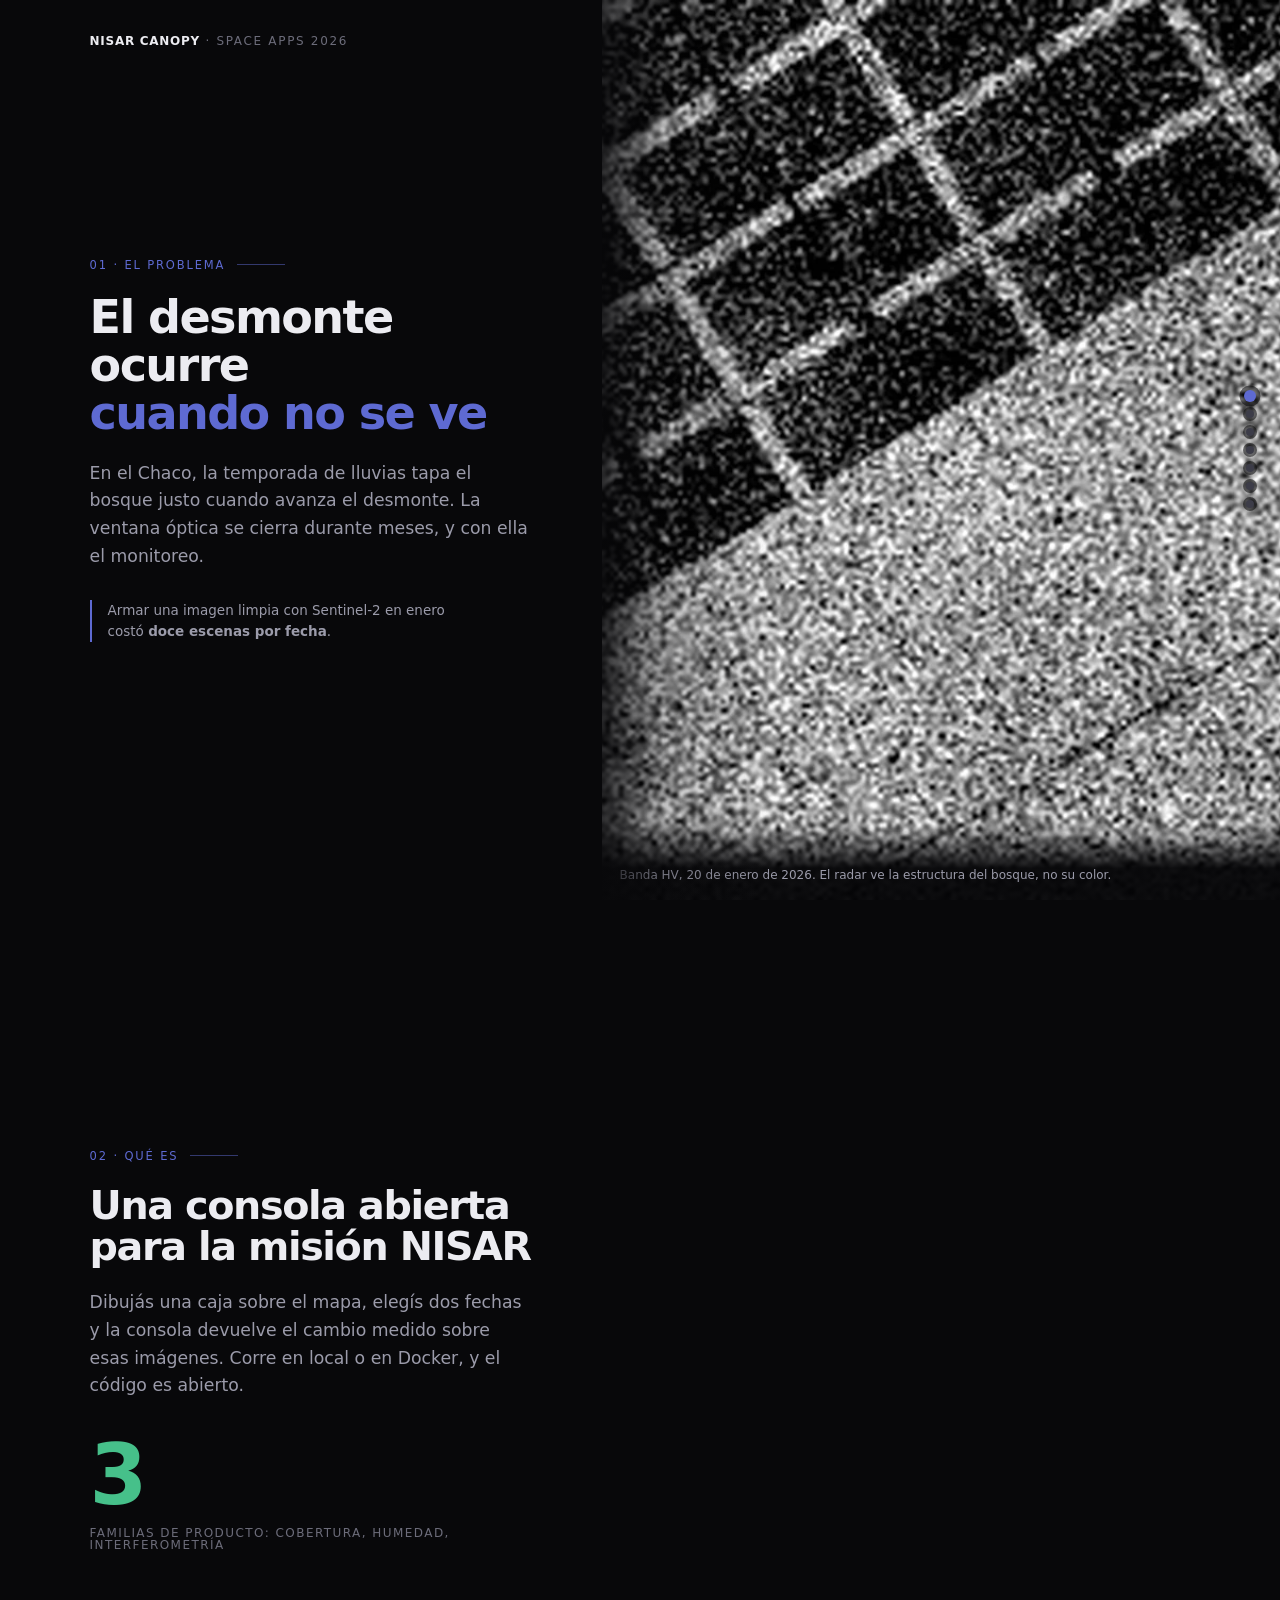
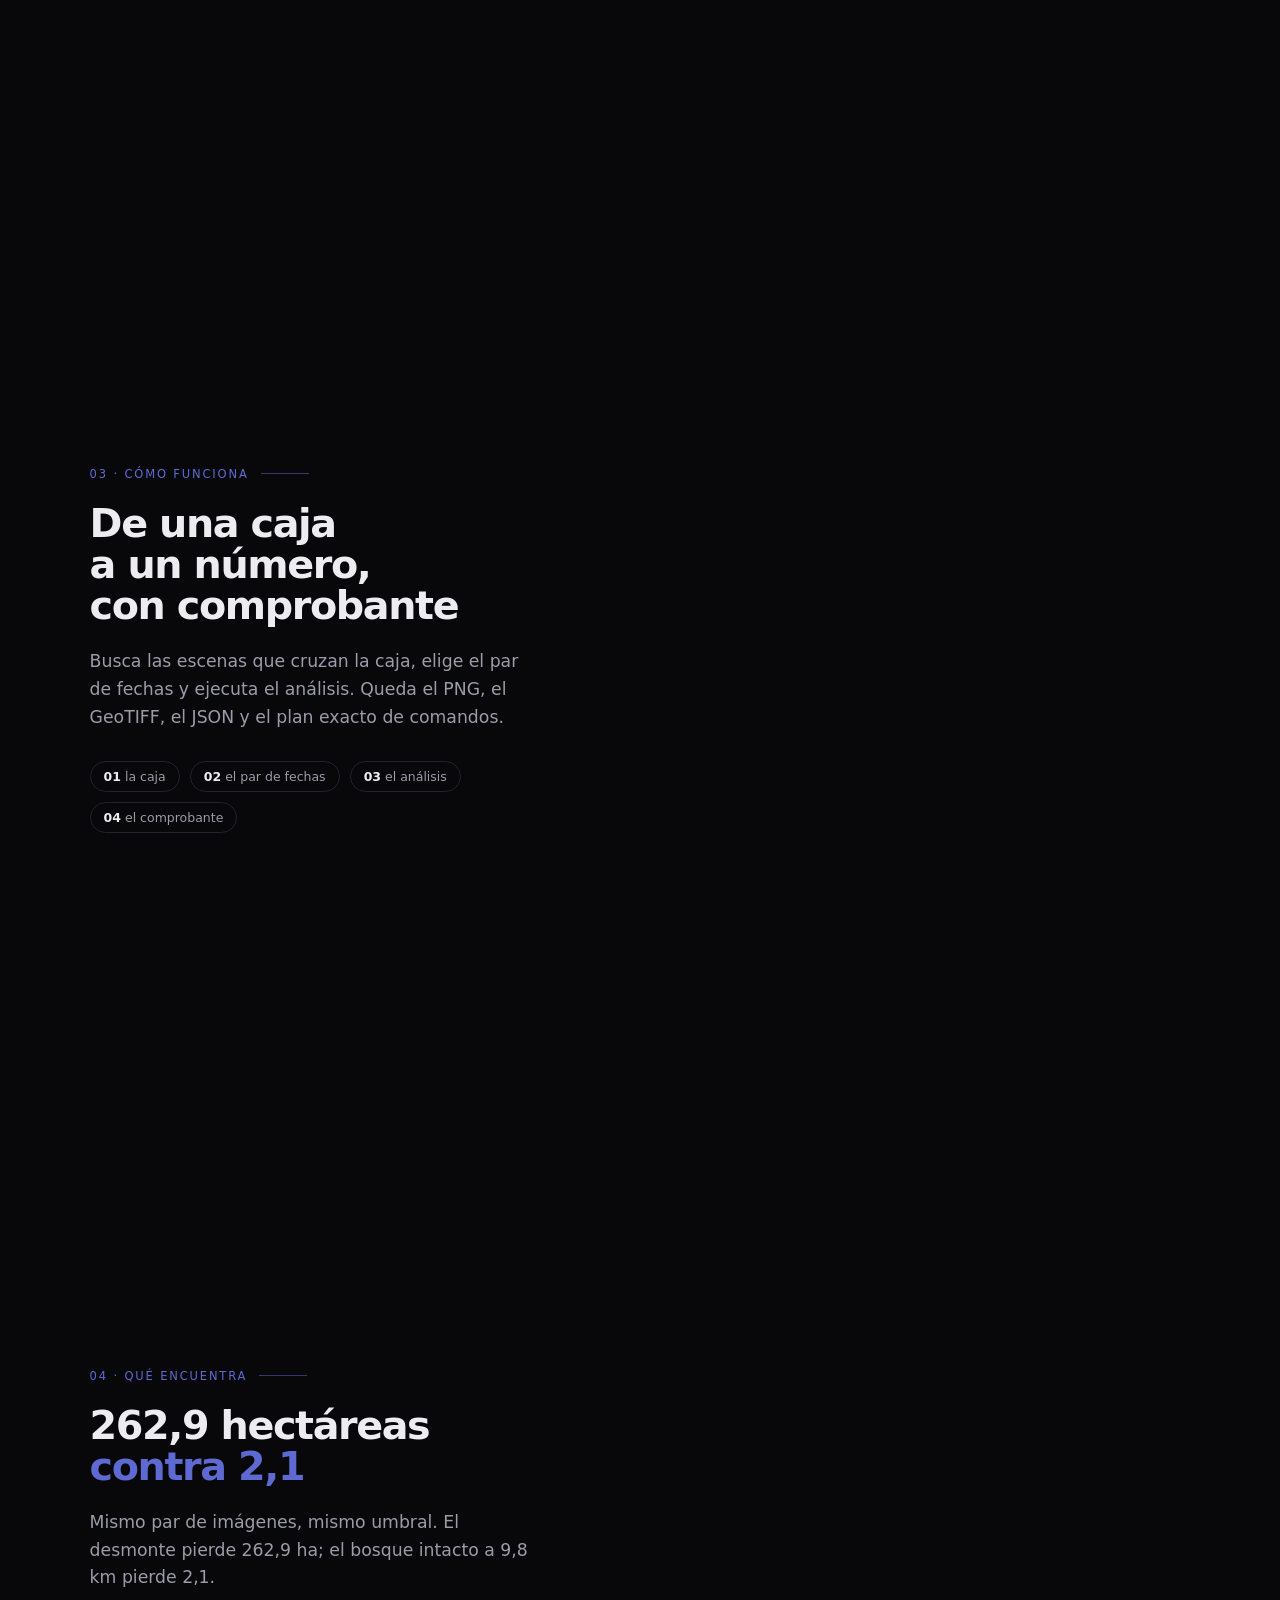
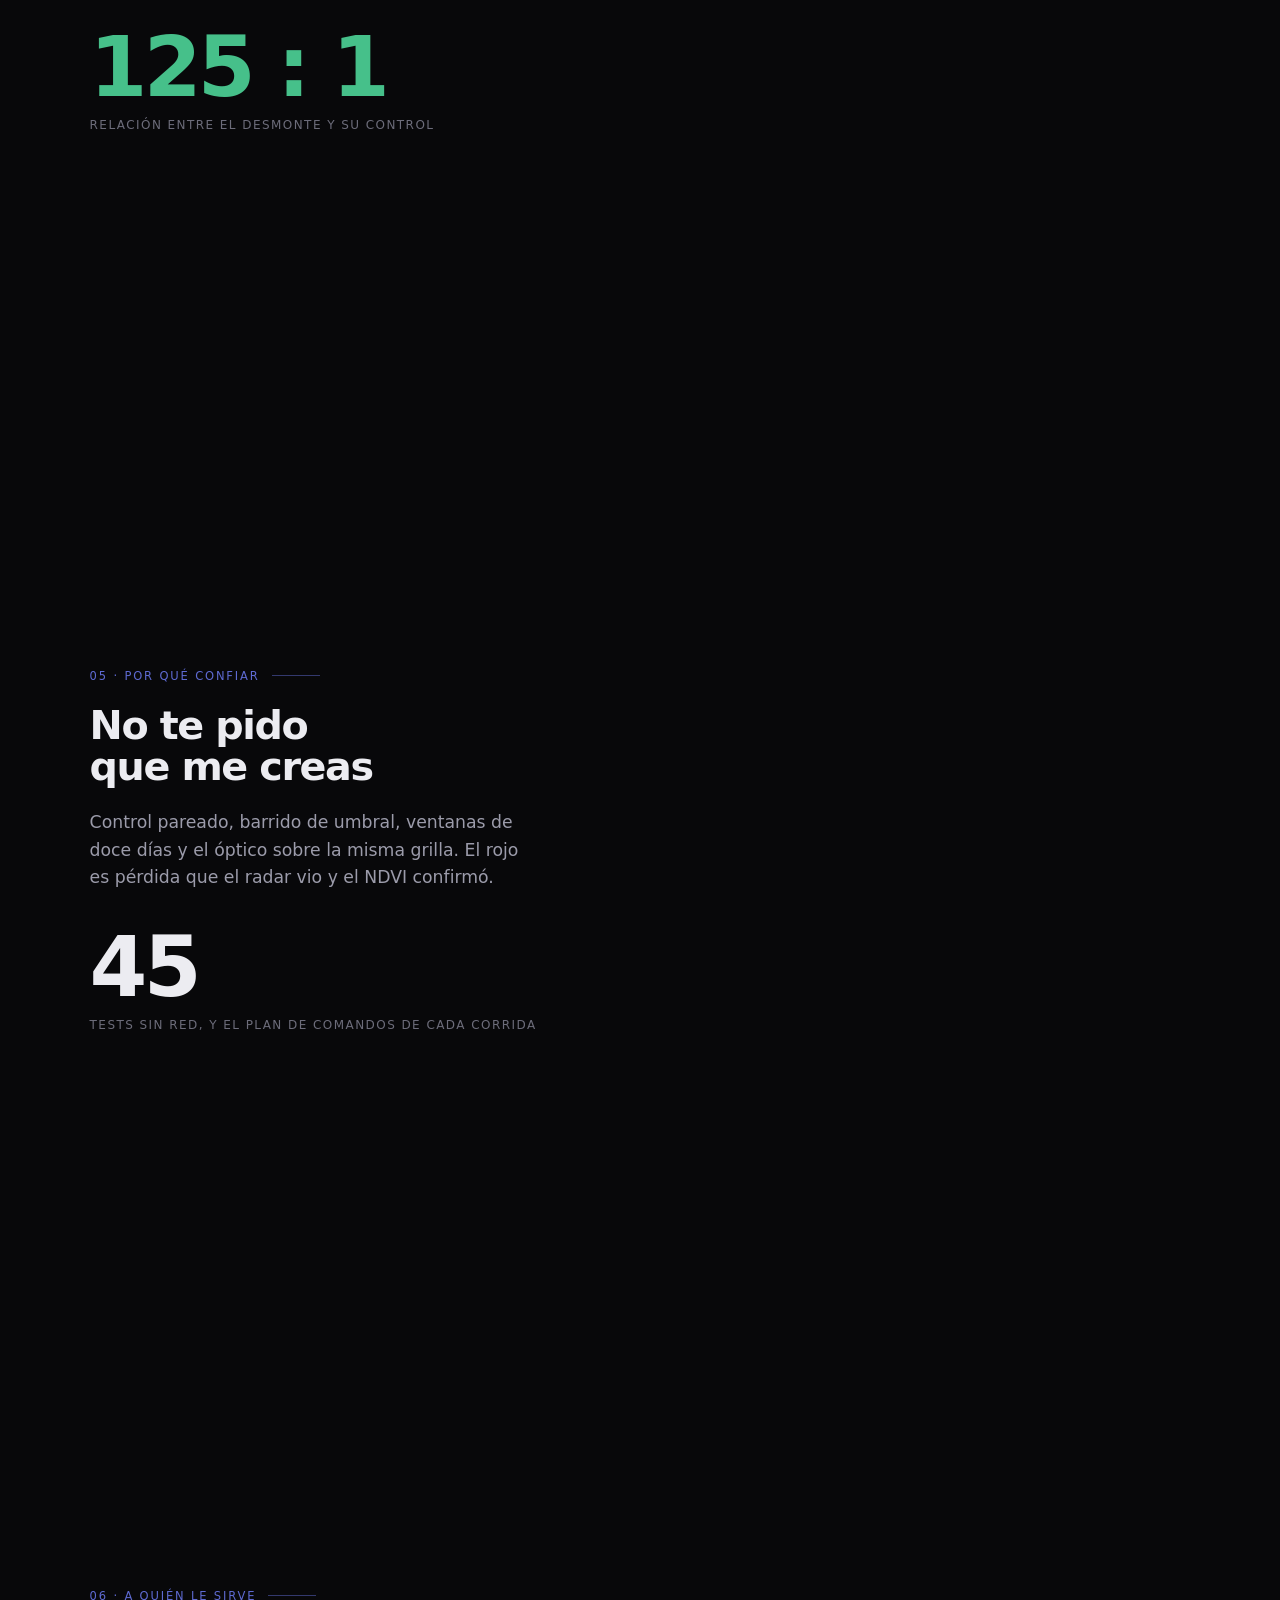
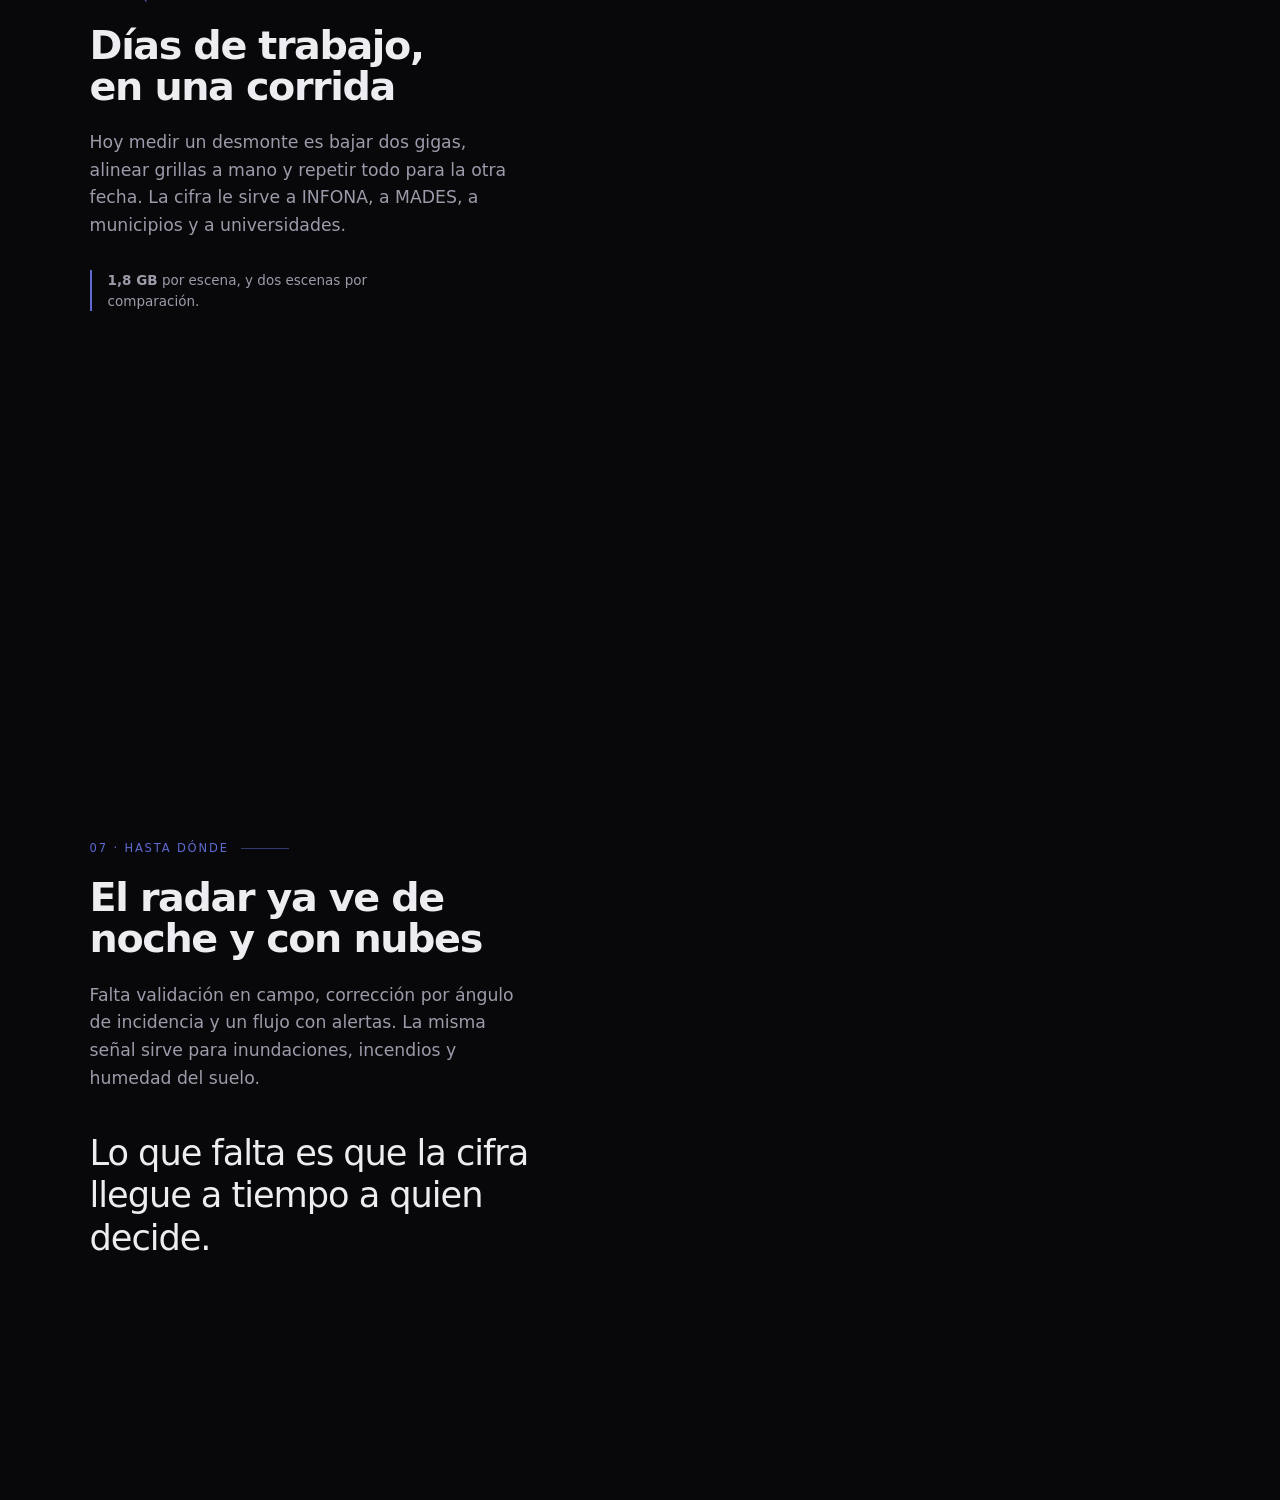
==== pitch.html @ 65ae911a "feat(pitch): deck de siete paradas en scrollytelling para el demo" ====
<!DOCTYPE html>
<html lang="es">
<head>
<meta charset="utf-8">
<meta name="viewport" content="width=device-width, initial-scale=1">
<title>NISAR Canopy · Pitch en siete paradas</title>
<meta name="description" content="El pitch de NISAR Canopy en siete paradas: el problema, la consola, el método, el resultado, la verificación, el uso y hasta dónde llega.">
<meta name="theme-color" content="#08080a">
<link rel="icon" href="data:image/svg+xml,%3Csvg xmlns='http://www.w3.org/2000/svg' viewBox='0 0 32 32'%3E%3Crect width='32' height='32' rx='7' fill='%2308080a'/%3E%3Ccircle cx='16' cy='16' r='7' fill='%235e6ad2'/%3E%3C/svg%3E">
<style>
:root {
  --bg: #08080a;
  --text: #ececf1;
  --muted: #9b9baa;
  --dim: #6c6c7a;
  --iris: #5e6ad2;
  --loss: #ff6b4a;
  --ok: #46c08a;
}

* { box-sizing: border-box; }

html { scroll-behavior: smooth; }

body {
  margin: 0;
  background: var(--bg);
  color: var(--text);
  font-family: system-ui, -apple-system, "Segoe UI", Roboto, Helvetica, Arial, sans-serif;
  -webkit-font-smoothing: antialiased;
}

img { display: block; max-width: 100%; }

/* ---------- estructura ---------- */

.deck {
  display: grid;
  grid-template-columns: minmax(0, 47%) minmax(0, 53%);
  align-items: start;
}

.deck__media {
  position: sticky;
  top: 0;
  order: 2;
  height: 100vh;
  overflow: hidden;
  background: #050507;
}

.deck__media::after {
  content: "";
  position: absolute;
  inset: 0;
  pointer-events: none;
  background: linear-gradient(90deg, rgba(8, 8, 10, 0.85) 0%, rgba(8, 8, 10, 0.25) 9%, rgba(8, 8, 10, 0) 26%);
}

.panel {
  position: absolute;
  inset: 0;
  margin: 0;
  display: none;
}

.panel.is-active { display: block; }

.panel img {
  width: 100%;
  height: 100%;
  object-fit: cover;
  object-position: center;
}

.panel--contain img {
  object-fit: contain;
  padding: 22px;
}

.panel figcaption {
  position: absolute;
  left: 0;
  right: 0;
  bottom: 0;
  padding: 42px 18px 16px;
  font-size: 12px;
  line-height: 1.5;
  color: var(--muted);
  background: linear-gradient(0deg, rgba(5, 5, 7, 0.96) 42%, rgba(5, 5, 7, 0));
}

/* ---------- diapositivas ---------- */

.deck__steps { order: 1; }

.slide {
  min-height: 100vh;
  display: flex;
  flex-direction: column;
  justify-content: center;
  padding: 12vh 5vw 12vh 7vw;
  scroll-snap-align: start;
}

.kicker {
  display: flex;
  align-items: center;
  gap: 12px;
  margin: 0 0 22px;
  font-size: 11.5px;
  letter-spacing: 0.16em;
  text-transform: uppercase;
  color: var(--iris);
}

.kicker::after {
  content: "";
  height: 1px;
  width: 48px;
  background: var(--iris);
  opacity: 0.5;
}

.slide h1,
.slide h2 {
  margin: 0 0 22px;
  font-size: clamp(1.85rem, 3.1vw, 2.9rem);
  line-height: 1.04;
  letter-spacing: -0.035em;
  font-weight: 640;
  text-wrap: balance;
}

.slide h1 { font-size: clamp(2rem, 3.6vw, 3.4rem); }

.accent { color: var(--iris); }

.lead {
  margin: 0;
  max-width: 40ch;
  font-size: clamp(1rem, 1.35vw, 1.15rem);
  line-height: 1.6;
  color: var(--muted);
}

.lead strong { color: var(--text); font-weight: 600; }

.big {
  margin: 34px 0 0;
  font-size: clamp(2.6rem, 6.5vw, 5.2rem);
  line-height: 1;
  letter-spacing: -0.045em;
  font-weight: 660;
  font-variant-numeric: tabular-nums;
  color: var(--ok);
}

.big small {
  display: block;
  margin-top: 10px;
  font-size: 12px;
  letter-spacing: 0.12em;
  text-transform: uppercase;
  font-weight: 500;
  color: var(--dim);
}

.note {
  margin: 30px 0 0;
  padding-left: 16px;
  border-left: 2px solid var(--iris);
  max-width: 42ch;
  font-size: 13.5px;
  line-height: 1.55;
  color: var(--muted);
}

.steps-inline {
  display: flex;
  flex-wrap: wrap;
  gap: 10px;
  margin: 30px 0 0;
  padding: 0;
  list-style: none;
  font-size: 12.5px;
  color: var(--muted);
}

.steps-inline li {
  padding: 7px 13px;
  border: 1px solid #232329;
  border-radius: 999px;
}

.steps-inline b { color: var(--text); font-weight: 600; }

.close-line {
  margin: 40px 0 0;
  max-width: 22ch;
  font-size: clamp(1.4rem, 3.1vw, 2.2rem);
  line-height: 1.2;
  letter-spacing: -0.03em;
  color: var(--text);
}

/* ---------- interfaz fija ---------- */

.bar {
  position: fixed;
  top: 0;
  left: 0;
  z-index: 30;
  height: 2px;
  width: 0;
  background: var(--iris);
  transition: width 0.12s linear;
}

.brand {
  position: fixed;
  top: 22px;
  left: 7vw;
  z-index: 30;
  font-size: 12px;
  letter-spacing: 0.14em;
  text-transform: uppercase;
  color: var(--dim);
}

.brand b { color: var(--text); letter-spacing: 0.06em; font-weight: 640; }

.dots {
  position: fixed;
  right: 26px;
  top: 50%;
  z-index: 30;
  transform: translateY(-50%);
  display: flex;
  flex-direction: column;
  gap: 10px;
}

.dots button {
  width: 8px;
  height: 8px;
  padding: 0;
  border: 0;
  border-radius: 50%;
  background: #3c3c48;
  box-shadow: 0 0 0 3px rgba(5, 5, 7, 0.55);
  cursor: pointer;
  transition: background 0.2s ease, transform 0.2s ease;
}

.dots button.is-active { background: var(--iris); transform: scale(1.5); }

.dots button:focus-visible { outline: 2px solid var(--iris); outline-offset: 3px; }

.hint {
  position: fixed;
  bottom: 22px;
  left: 7vw;
  z-index: 30;
  font-size: 11.5px;
  letter-spacing: 0.1em;
  text-transform: uppercase;
  color: var(--dim);
  transition: opacity 0.4s ease;
}

.hint.is-hidden { opacity: 0; }

/* ---------- móvil ---------- */

@media (max-width: 880px) {
  .deck { display: block; }

  .deck__media {
    position: sticky;
    top: 0;
    z-index: 20;
    height: 38vh;
    border-bottom: 1px solid #1a1a20;
  }

  .deck__media::after { background: linear-gradient(180deg, rgba(8, 8, 10, 0) 55%, rgba(8, 8, 10, 0.92) 100%); }

  .panel--contain img { padding: 2vh 3vw; }

  .panel figcaption { display: none; }

  .slide { min-height: 62vh; padding: 7vh 7vw 9vh; }

  .dots { display: none; }

  .brand {
    left: 12px;
    top: 12px;
    padding: 6px 11px;
    font-size: 10.5px;
    border-radius: 999px;
    background: rgba(8, 8, 10, 0.72);
    backdrop-filter: blur(6px);
    -webkit-backdrop-filter: blur(6px);
  }

  .hint { display: none; }
}

@media (prefers-reduced-motion: reduce) {
  html { scroll-behavior: auto; }
  .dots button { transition: none; }
}
</style>
</head>
<body>

<div class="bar" id="bar" aria-hidden="true"></div>
<p class="brand"><b>NISAR Canopy</b> · Space Apps 2026</p>

<main class="deck" id="deck">

  <div class="deck__media">
    <figure class="panel is-active" data-panel="1">
      <img src="img/pitch-antes-radar.webp" alt="Retrodispersión HV del Chaco el 20 de enero de 2026">
      <figcaption>Banda HV, 20 de enero de 2026. El radar ve la estructura del bosque, no su color.</figcaption>
    </figure>
    <figure class="panel panel--contain" data-panel="2">
      <img src="img/consola.webp" alt="La consola NISAR Canopy con una caja dibujada sobre el Chaco">
      <figcaption>La consola, con una caja sobre el Chaco y el historial de corridas.</figcaption>
    </figure>
    <figure class="panel panel--contain" data-panel="3">
      <img src="img/consola-panel.webp" alt="Panel de análisis con producto, fechas, modo y umbrales">
      <figcaption>Producto, par de fechas, modo y umbrales: el plan de la corrida.</figcaption>
    </figure>
    <figure class="panel" data-panel="4">
      <img src="img/pitch-mascara.webp" alt="Máscara de pérdida de HV del Chaco entre enero y marzo de 2026">
      <figcaption>Pérdida de HV entre el 20 de enero y el 21 de marzo de 2026.</figcaption>
    </figure>
    <figure class="panel panel--contain" data-panel="5">
      <img src="img/panel-registros.webp" alt="Columnas de estadísticas y registro de cada paso de la corrida">
      <figcaption>Las columnas de la corrida y el registro con marca de tiempo de cada paso.</figcaption>
    </figure>
    <figure class="panel" data-panel="6">
      <img src="img/corrida_regional.webp" alt="Antes, después y máscara de pérdida de una corrida regional">
      <figcaption>Una corrida regional: antes, después y la pérdida marcada.</figcaption>
    </figure>
    <figure class="panel panel--contain" data-panel="7">
      <img src="img/panel-escenas.webp" alt="Consola con ocho escenas NISAR y sus huellas sobre el mapa">
      <figcaption>Ocho escenas sobre la misma caja. Cada una, una fecha más de la serie.</figcaption>
    </figure>
  </div>

  <div class="deck__steps" id="steps">

    <section class="slide" data-slide="1">
      <p class="kicker">01 · El problema</p>
      <h1>El desmonte ocurre<br><span class="accent">cuando no se ve</span></h1>
      <p class="lead">
        En el Chaco, la temporada de lluvias tapa el bosque justo cuando avanza el desmonte. La
        ventana óptica se cierra durante meses, y con ella el monitoreo.
      </p>
      <p class="note">
        Armar una imagen limpia con Sentinel-2 en enero costó <strong>doce escenas por fecha</strong>.
      </p>
    </section>

    <section class="slide" data-slide="2">
      <p class="kicker">02 · Qué es</p>
      <h2>Una consola abierta para la misión NISAR</h2>
      <p class="lead">
        Dibujás una caja sobre el mapa, elegís dos fechas y la consola devuelve el cambio medido
        sobre esas imágenes. Corre en local o en Docker, y el código es abierto.
      </p>
      <p class="big">3<small>familias de producto: cobertura, humedad, interferometría</small></p>
    </section>

    <section class="slide" data-slide="3">
      <p class="kicker">03 · Cómo funciona</p>
      <h2>De una caja a un número, con comprobante</h2>
      <p class="lead">
        Busca las escenas que cruzan la caja, elige el par de fechas y ejecuta el análisis.
        Queda el PNG, el GeoTIFF, el JSON y el plan exacto de comandos.
      </p>
      <ul class="steps-inline">
        <li><b>01</b> la caja</li>
        <li><b>02</b> el par de fechas</li>
        <li><b>03</b> el análisis</li>
        <li><b>04</b> el comprobante</li>
      </ul>
    </section>

    <section class="slide" data-slide="4">
      <p class="kicker">04 · Qué encuentra</p>
      <h2>262,9 hectáreas <span class="accent">contra 2,1</span></h2>
      <p class="lead">
        Mismo par de imágenes, mismo umbral. El desmonte pierde 262,9 ha; el bosque intacto a
        9,8 km pierde 2,1.
      </p>
      <p class="big">125 : 1<small>relación entre el desmonte y su control</small></p>
    </section>

    <section class="slide" data-slide="5">
      <p class="kicker">05 · Por qué confiar</p>
      <h2>No te pido que me creas</h2>
      <p class="lead">
        Control pareado, barrido de umbral, ventanas de doce días y el óptico sobre la misma
        grilla. El rojo es pérdida que el radar vio y el NDVI confirmó.
      </p>
      <p class="big" style="color: var(--text)">45<small>tests sin red, y el plan de comandos de cada corrida</small></p>
    </section>

    <section class="slide" data-slide="6">
      <p class="kicker">06 · A quién le sirve</p>
      <h2>Días de trabajo,<br>en una corrida</h2>
      <p class="lead">
        Hoy medir un desmonte es bajar dos gigas, alinear grillas a mano y repetir todo para la
        otra fecha. La cifra le sirve a INFONA, a MADES, a municipios y a universidades.
      </p>
      <p class="note">
        <strong>1,8 GB</strong> por escena, y dos escenas por comparación.
      </p>
    </section>

    <section class="slide" data-slide="7">
      <p class="kicker">07 · Hasta dónde</p>
      <h2>El radar ya ve de noche y con nubes</h2>
      <p class="lead">
        Falta validación en campo, corrección por ángulo de incidencia y un flujo con alertas.
        La misma señal sirve para inundaciones, incendios y humedad del suelo.
      </p>
      <p class="close-line">Lo que falta es que la cifra llegue a tiempo a quien decide.</p>
    </section>

  </div>
</main>

<nav class="dots" id="dots" aria-label="Ir a una parada"></nav>
<p class="hint" id="hint">Bajá o usá las flechas</p>

<script>
(function () {
  "use strict";

  var deck = document.getElementById("deck");
  var stepsHost = document.getElementById("steps");
  var slides = Array.prototype.slice.call(stepsHost.querySelectorAll(".slide"));
  var panels = Array.prototype.slice.call(deck.querySelectorAll(".panel"));
  var bar = document.getElementById("bar");
  var dotsHost = document.getElementById("dots");
  var hint = document.getElementById("hint");

  var dots = slides.map(function (slide, i) {
    var b = document.createElement("button");
    b.type = "button";
    b.setAttribute("aria-label", "Parada " + (i + 1));
    b.addEventListener("click", function () {
      slide.scrollIntoView({ behavior: "smooth", block: "start" });
    });
    dotsHost.appendChild(b);
    return b;
  });

  var actual = -1;
  var ticking = false;

  function pintar(indice) {
    if (indice === actual) return;
    actual = indice;

    slides.forEach(function (s, i) {
      s.classList.toggle("is-active", i === indice);
    });
    panels.forEach(function (p, i) {
      p.classList.toggle("is-active", i === indice);
    });
    dots.forEach(function (d, i) {
      d.classList.toggle("is-active", i === indice);
    });
    if (indice > 0 && hint) hint.classList.add("is-hidden");
  }

  function medir() {
    ticking = false;

    var medio = window.innerHeight * 0.5;
    var mejor = 0;
    var menor = Infinity;

    slides.forEach(function (s, i) {
      var caja = s.getBoundingClientRect();
      var centro = caja.top + caja.height / 2;
      var distancia = Math.abs(centro - medio);
      if (distancia < menor) {
        menor = distancia;
        mejor = i;
      }
    });

    pintar(mejor);

    var total = document.documentElement.scrollHeight - window.innerHeight;
    var avance = total > 0 ? (window.scrollY / total) * 100 : 0;
    bar.style.width = Math.max(0, Math.min(100, avance)) + "%";
  }

  function pedirMedicion() {
    if (!ticking) {
      ticking = true;
      window.requestAnimationFrame(medir);
    }
  }

  function ir(indice) {
    var destino = slides[Math.max(0, Math.min(slides.length - 1, indice))];
    if (destino) destino.scrollIntoView({ behavior: "smooth", block: "start" });
  }

  document.addEventListener("keydown", function (ev) {
    if (ev.key === "ArrowDown" || ev.key === "PageDown" || ev.key === "ArrowRight") {
      ev.preventDefault();
      ir(actual + 1);
    } else if (ev.key === "ArrowUp" || ev.key === "PageUp" || ev.key === "ArrowLeft") {
      ev.preventDefault();
      ir(actual - 1);
    } else if (ev.key === "Home") {
      ev.preventDefault();
      ir(0);
    } else if (ev.key === "End") {
      ev.preventDefault();
      ir(slides.length - 1);
    }
  });

  window.addEventListener("scroll", pedirMedicion, { passive: true });
  window.addEventListener("resize", pedirMedicion);
  medir();
})();
</script>
</body>
</html>
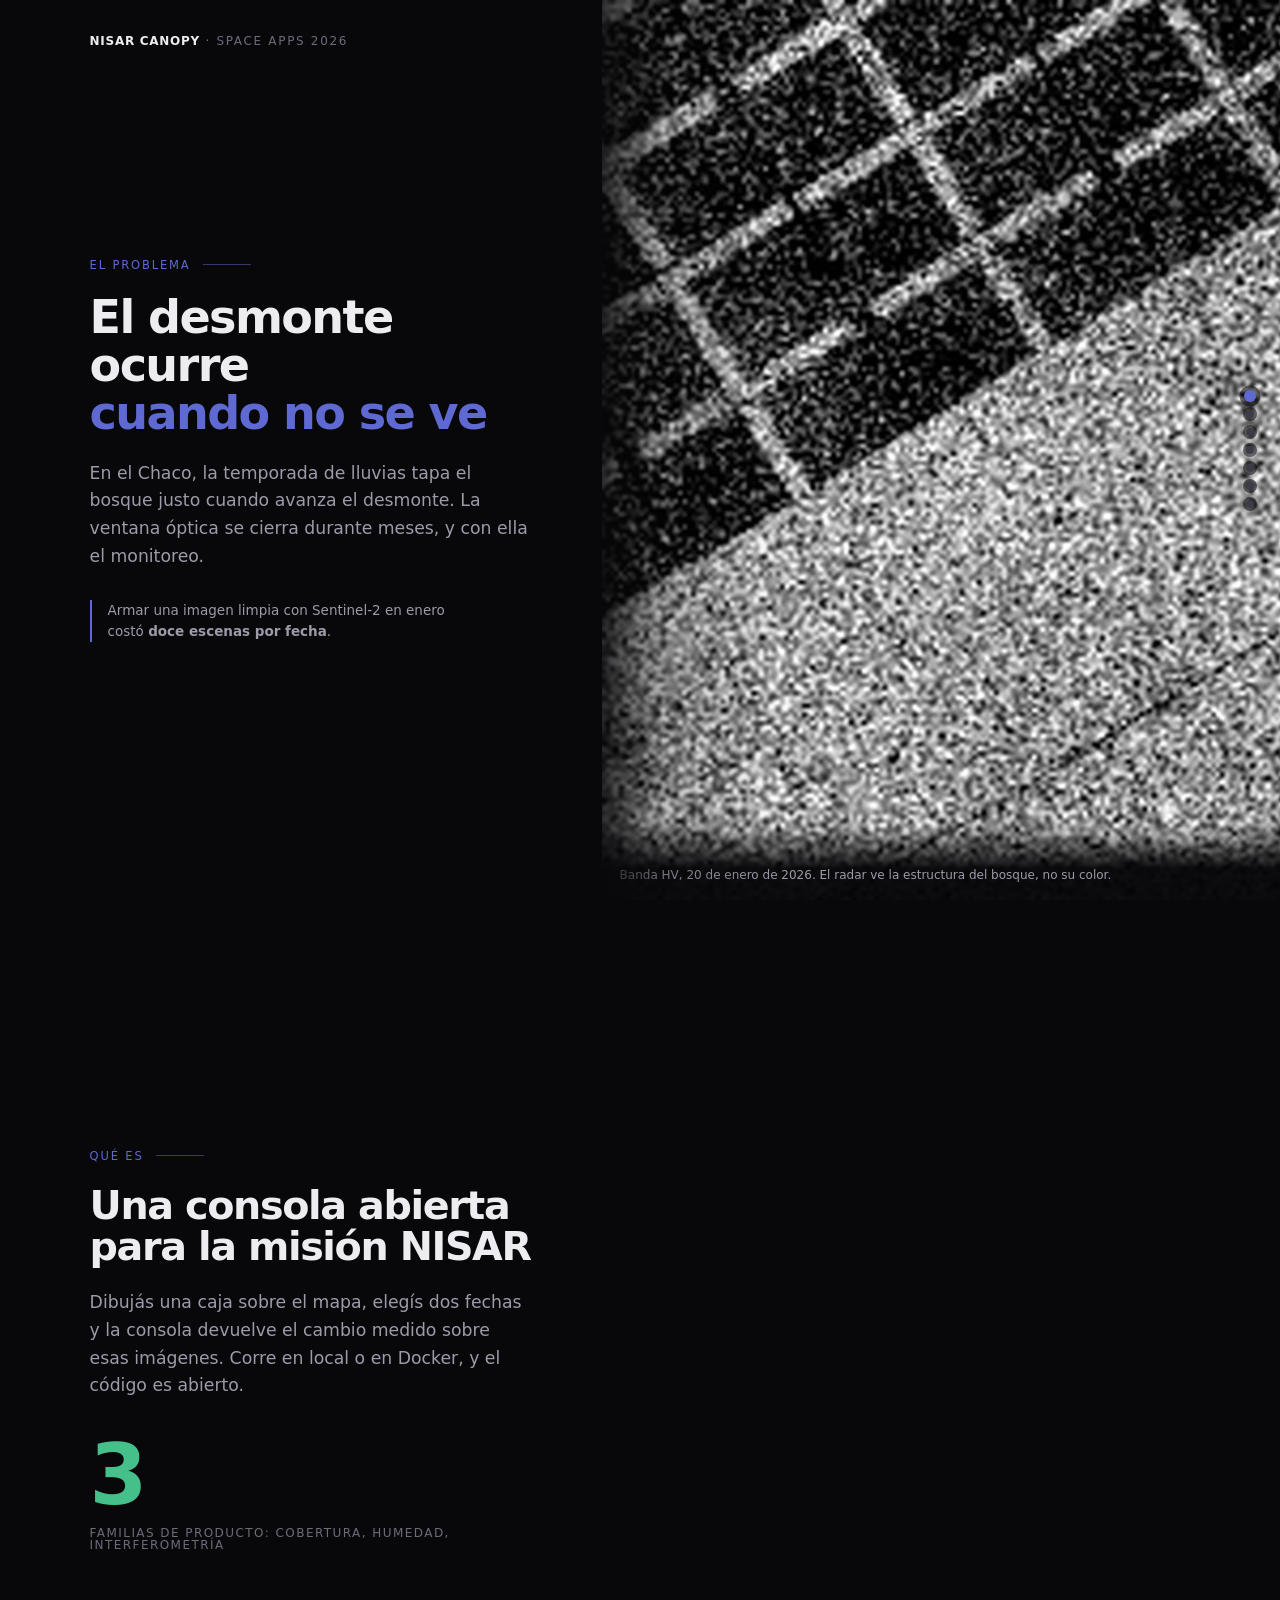
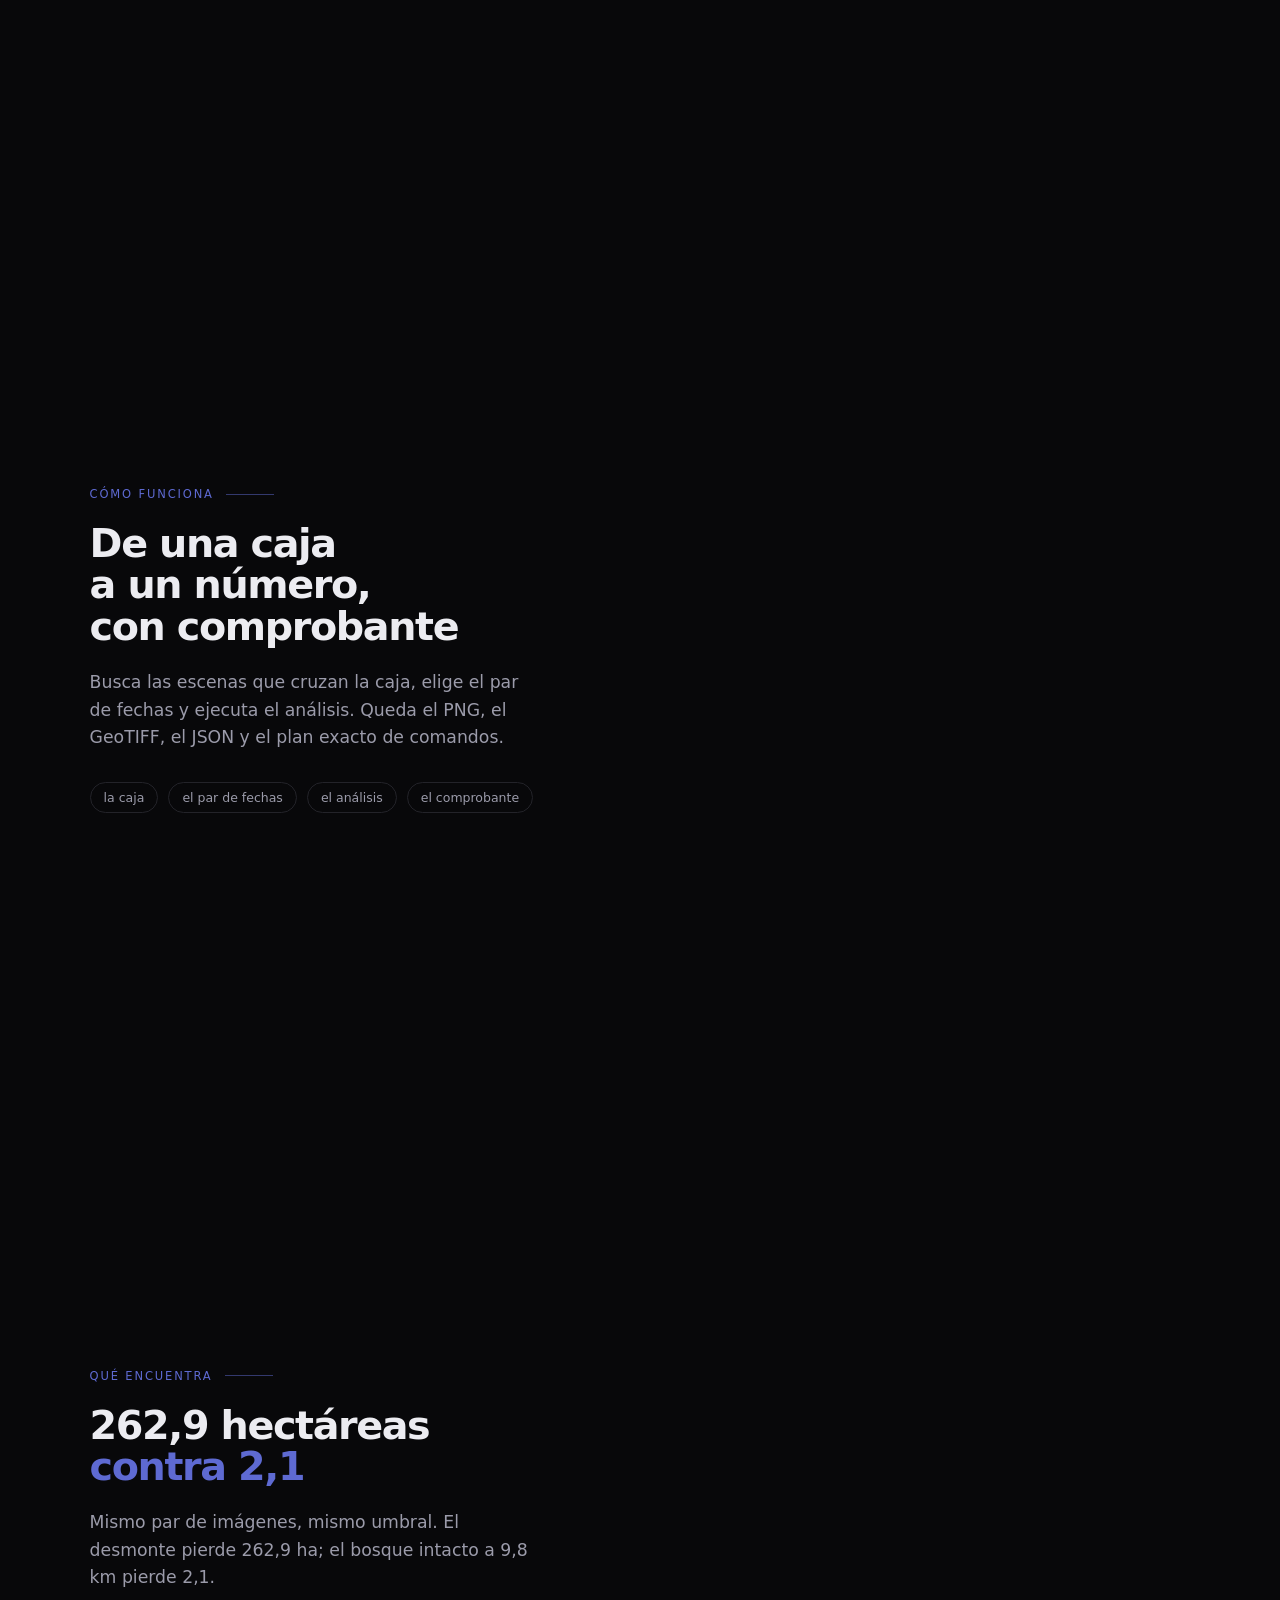
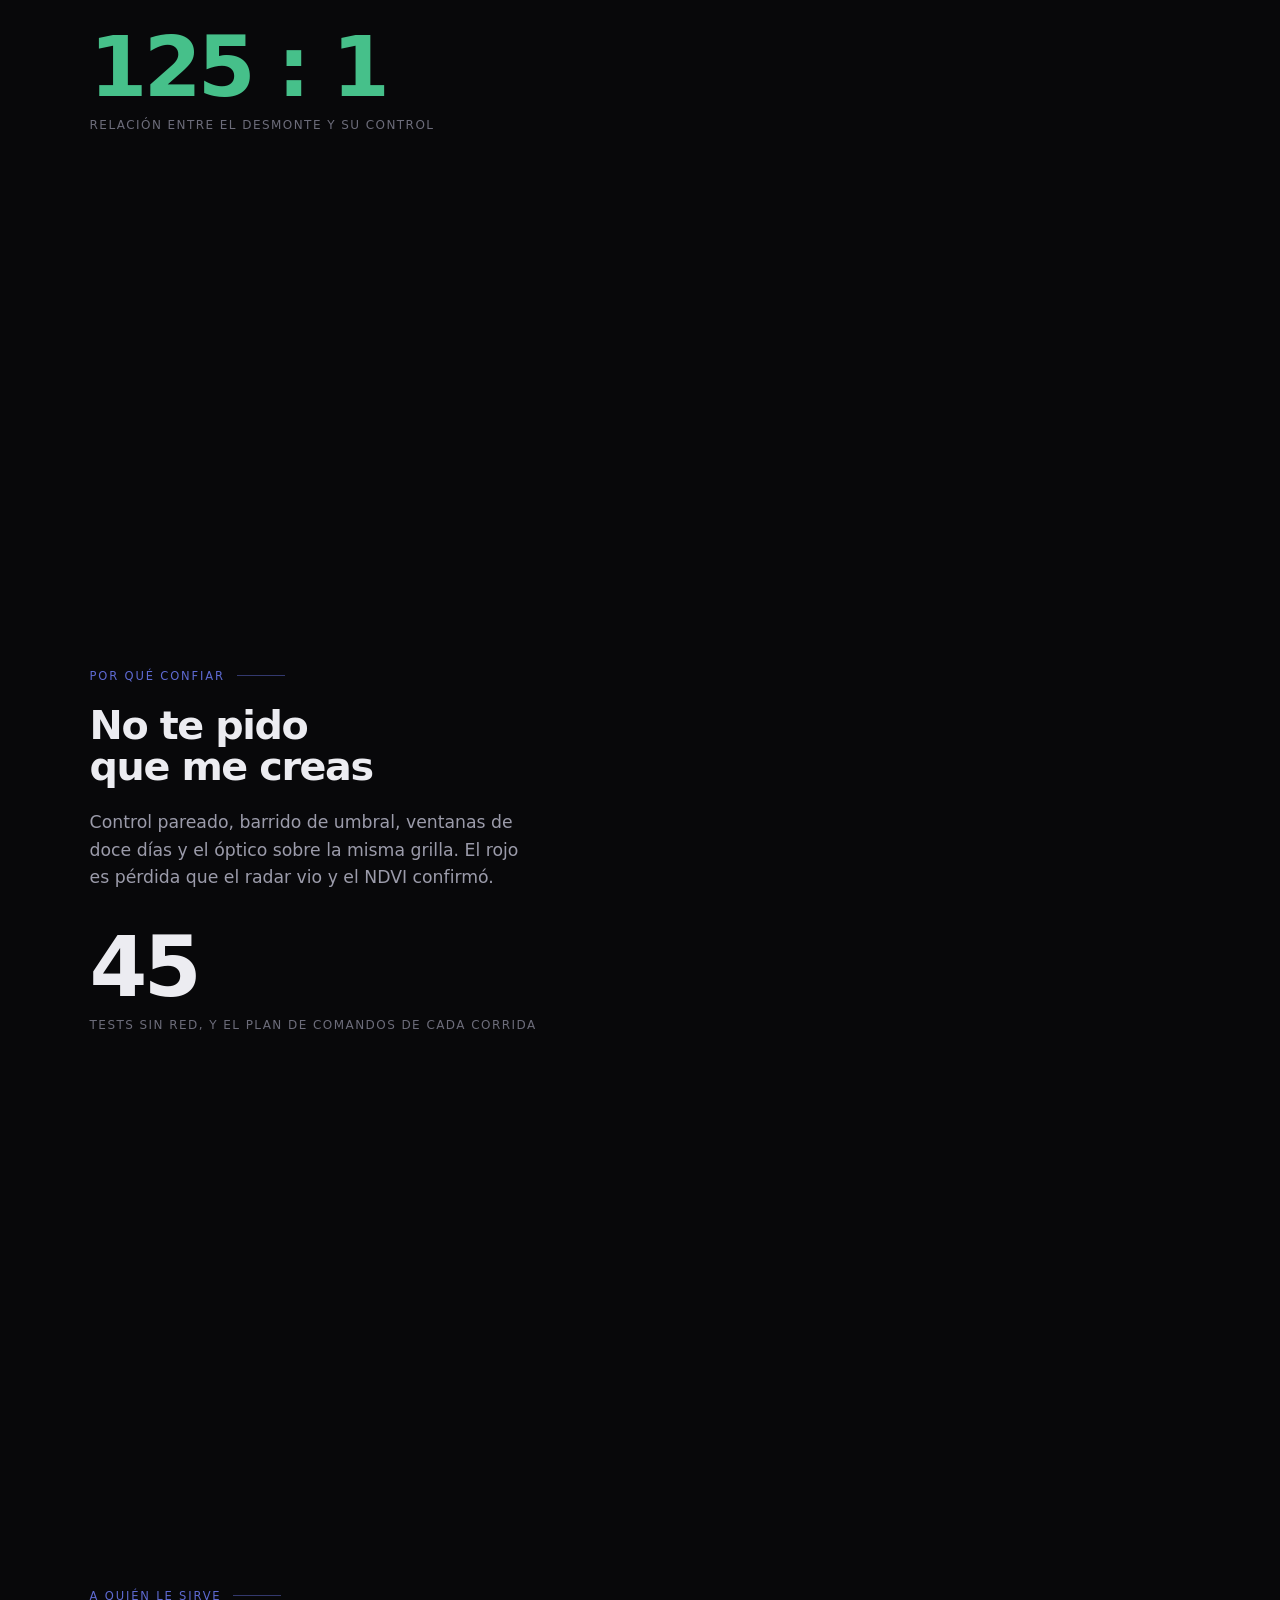
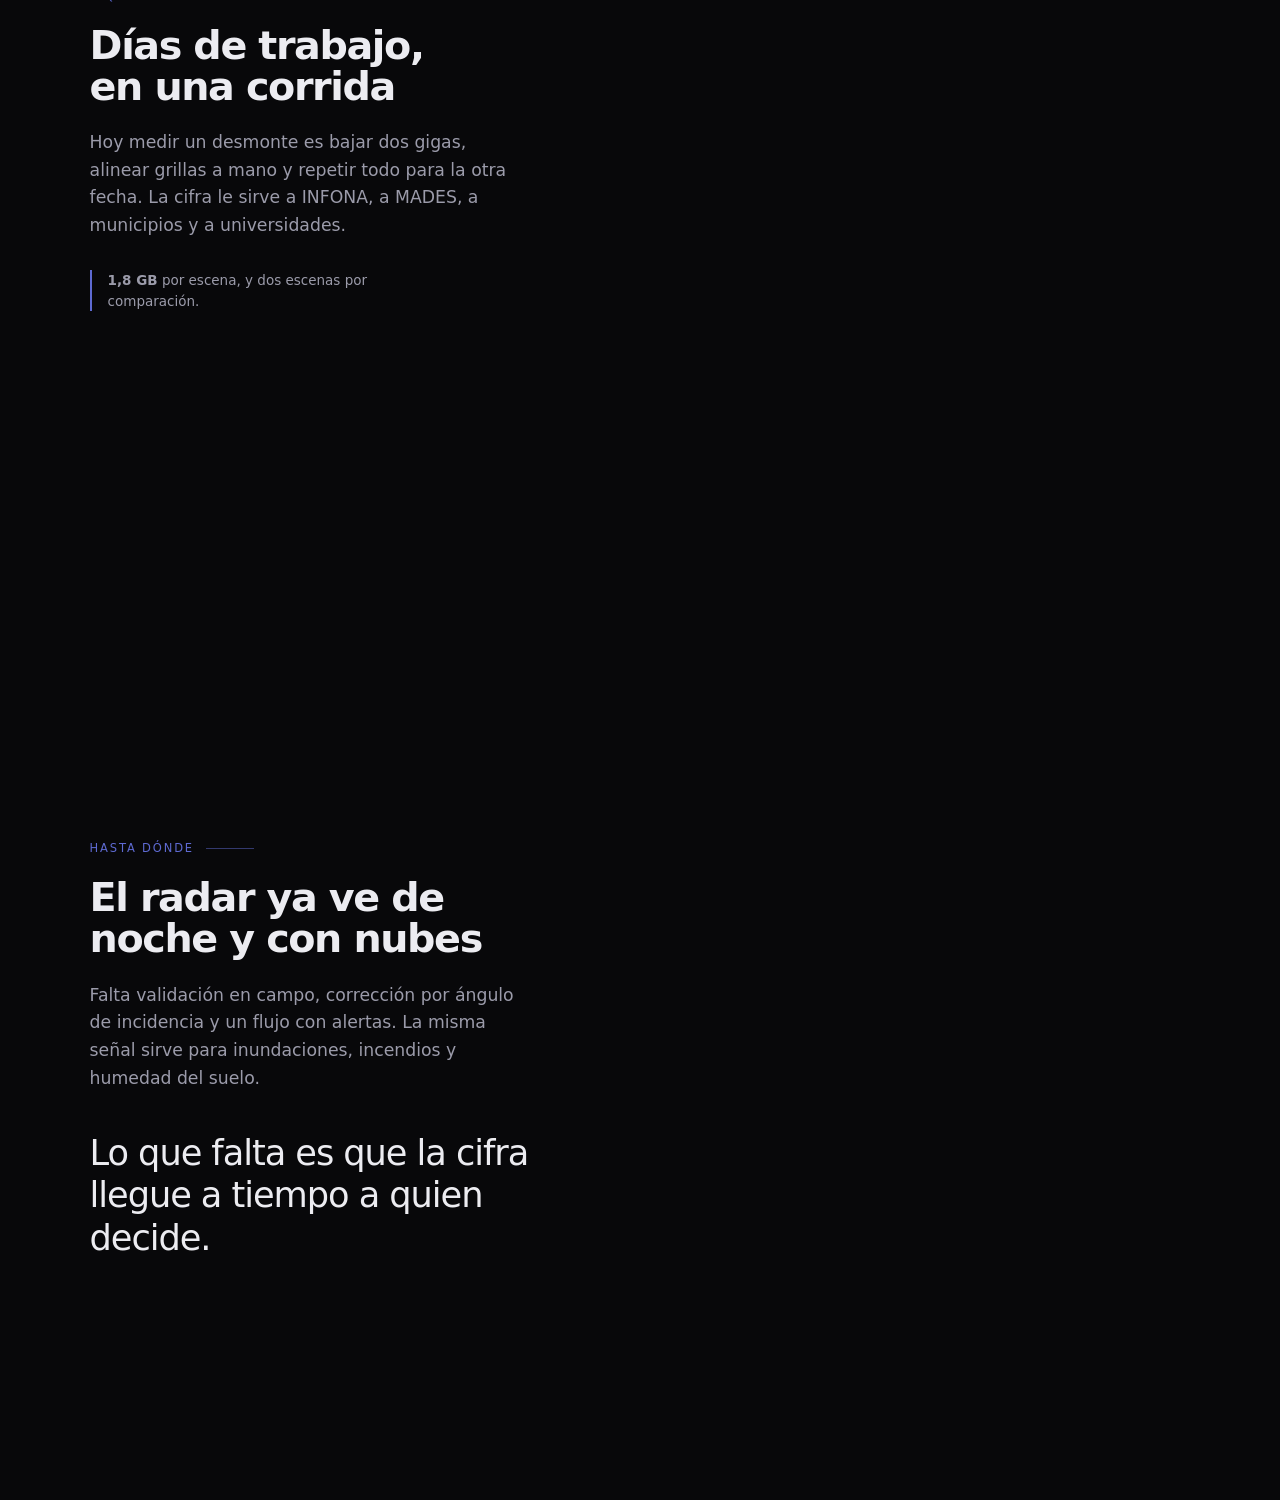
==== commit d3cafdc3: "refactor(pitch): sacar la numeracion de las paradas y anclar el pie bajo cada figura" ====
--- a/pitch.html
+++ b/pitch.html
@@ -73,9 +73,29 @@
   object-position: center;
 }
 
-.panel--contain img {
+.deck__media .panel--contain.is-active {
+  display: flex;
+  flex-direction: column;
+  align-items: center;
+  justify-content: center;
+  gap: 16px;
+  padding: 28px 24px;
+}
+
+.deck__media .panel--contain img {
+  width: auto;
+  height: auto;
+  max-width: 100%;
+  max-height: calc(100% - 68px);
   object-fit: contain;
-  padding: 22px;
+}
+
+.deck__media .panel--contain figcaption {
+  position: static;
+  padding: 0;
+  max-width: 52ch;
+  text-align: center;
+  background: none;
 }
 
 .panel figcaption {
@@ -193,8 +213,6 @@
   border-radius: 999px;
 }
 
-.steps-inline b { color: var(--text); font-weight: 600; }
-
 .close-line {
   margin: 40px 0 0;
   max-width: 22ch;
@@ -286,9 +304,10 @@
 
   .deck__media::after { background: linear-gradient(180deg, rgba(8, 8, 10, 0) 55%, rgba(8, 8, 10, 0.92) 100%); }
 
-  .panel--contain img { padding: 2vh 3vw; }
-
-  .panel figcaption { display: none; }
+  .deck__media .panel--contain img { padding: 2vh 3vw; }
+
+  .panel figcaption,
+  .deck__media .panel--contain figcaption { display: none; }
 
   .slide { min-height: 62vh; padding: 7vh 7vw 9vh; }
 
@@ -355,7 +374,7 @@
   <div class="deck__steps" id="steps">
 
     <section class="slide" data-slide="1">
-      <p class="kicker">01 · El problema</p>
+      <p class="kicker">El problema</p>
       <h1>El desmonte ocurre<br><span class="accent">cuando no se ve</span></h1>
       <p class="lead">
         En el Chaco, la temporada de lluvias tapa el bosque justo cuando avanza el desmonte. La
@@ -367,7 +386,7 @@
     </section>
 
     <section class="slide" data-slide="2">
-      <p class="kicker">02 · Qué es</p>
+      <p class="kicker">Qué es</p>
       <h2>Una consola abierta para la misión NISAR</h2>
       <p class="lead">
         Dibujás una caja sobre el mapa, elegís dos fechas y la consola devuelve el cambio medido
@@ -377,22 +396,22 @@
     </section>
 
     <section class="slide" data-slide="3">
-      <p class="kicker">03 · Cómo funciona</p>
+      <p class="kicker">Cómo funciona</p>
       <h2>De una caja a un número, con comprobante</h2>
       <p class="lead">
         Busca las escenas que cruzan la caja, elige el par de fechas y ejecuta el análisis.
         Queda el PNG, el GeoTIFF, el JSON y el plan exacto de comandos.
       </p>
       <ul class="steps-inline">
-        <li><b>01</b> la caja</li>
-        <li><b>02</b> el par de fechas</li>
-        <li><b>03</b> el análisis</li>
-        <li><b>04</b> el comprobante</li>
+        <li>la caja</li>
+        <li>el par de fechas</li>
+        <li>el análisis</li>
+        <li>el comprobante</li>
       </ul>
     </section>
 
     <section class="slide" data-slide="4">
-      <p class="kicker">04 · Qué encuentra</p>
+      <p class="kicker">Qué encuentra</p>
       <h2>262,9 hectáreas <span class="accent">contra 2,1</span></h2>
       <p class="lead">
         Mismo par de imágenes, mismo umbral. El desmonte pierde 262,9 ha; el bosque intacto a
@@ -402,7 +421,7 @@
     </section>
 
     <section class="slide" data-slide="5">
-      <p class="kicker">05 · Por qué confiar</p>
+      <p class="kicker">Por qué confiar</p>
       <h2>No te pido que me creas</h2>
       <p class="lead">
         Control pareado, barrido de umbral, ventanas de doce días y el óptico sobre la misma
@@ -412,7 +431,7 @@
     </section>
 
     <section class="slide" data-slide="6">
-      <p class="kicker">06 · A quién le sirve</p>
+      <p class="kicker">A quién le sirve</p>
       <h2>Días de trabajo,<br>en una corrida</h2>
       <p class="lead">
         Hoy medir un desmonte es bajar dos gigas, alinear grillas a mano y repetir todo para la
@@ -424,7 +443,7 @@
     </section>
 
     <section class="slide" data-slide="7">
-      <p class="kicker">07 · Hasta dónde</p>
+      <p class="kicker">Hasta dónde</p>
       <h2>El radar ya ve de noche y con nubes</h2>
       <p class="lead">
         Falta validación en campo, corrección por ángulo de incidencia y un flujo con alertas.
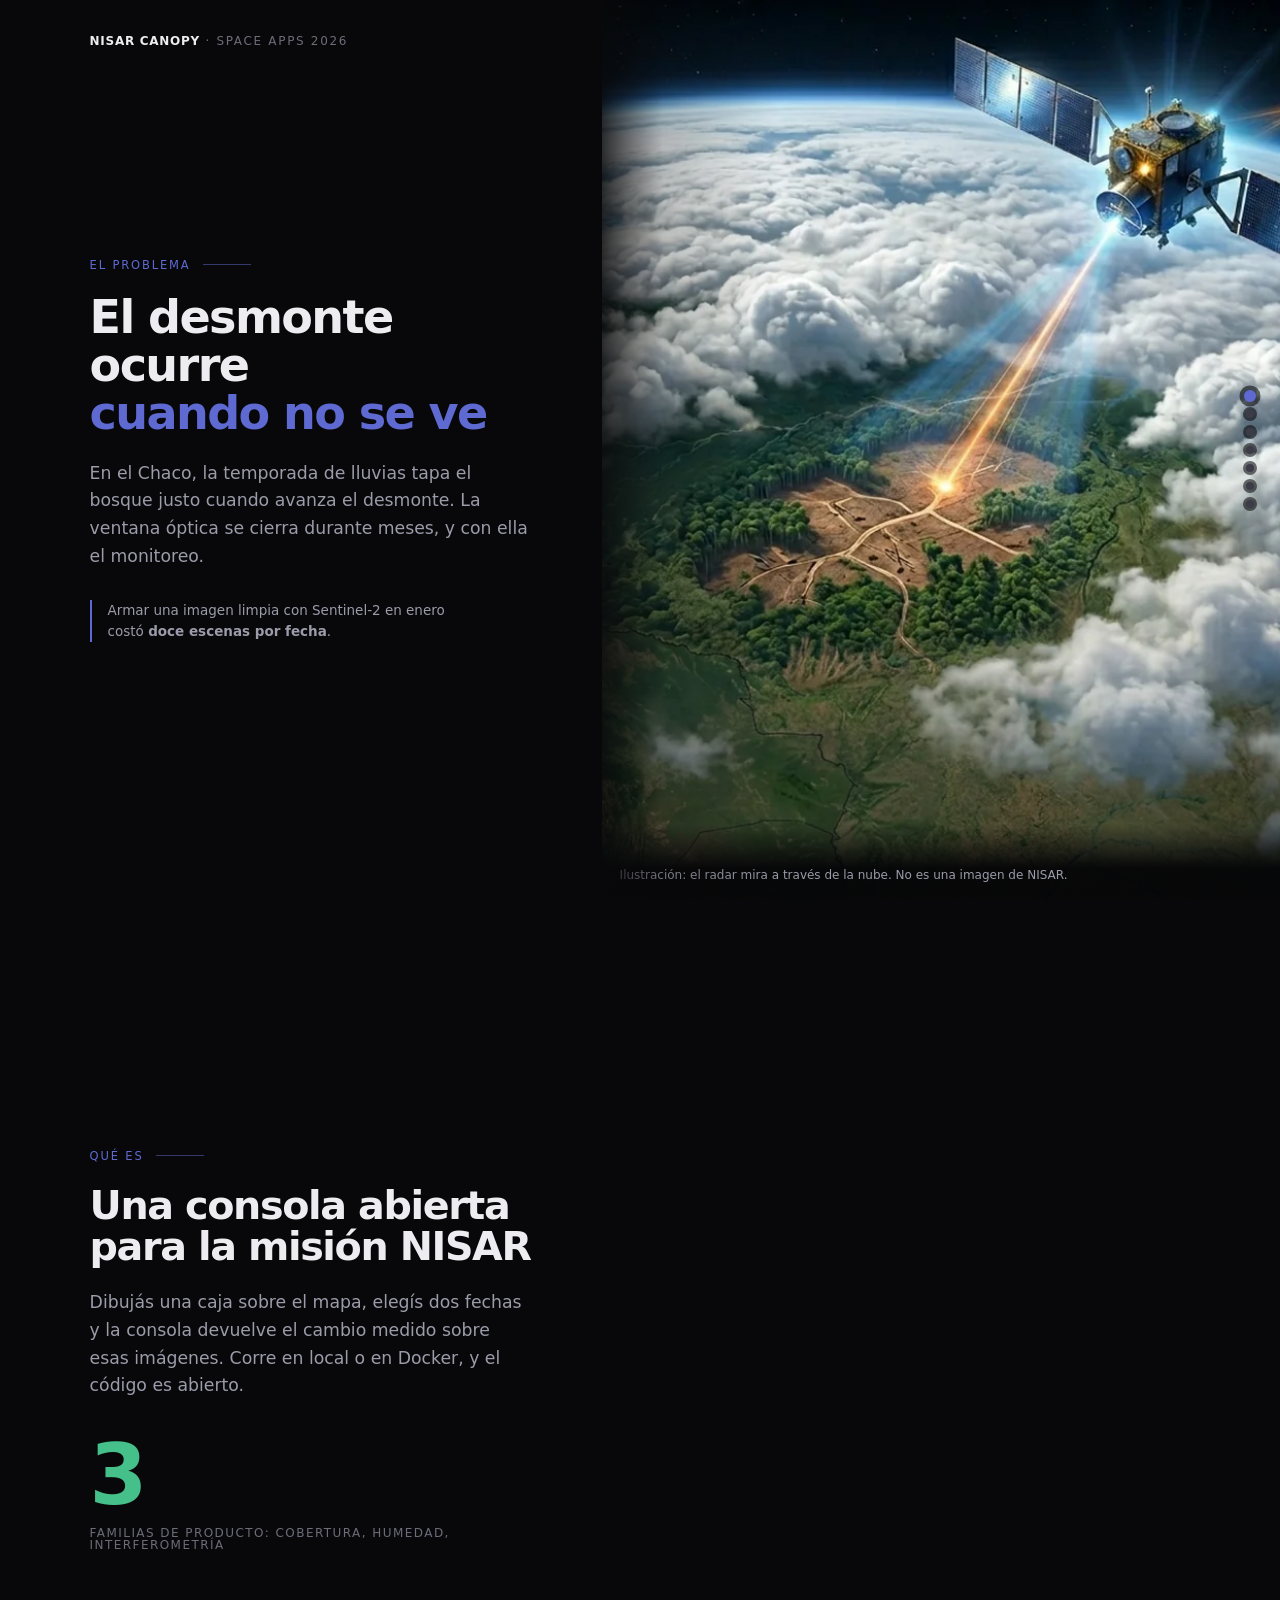
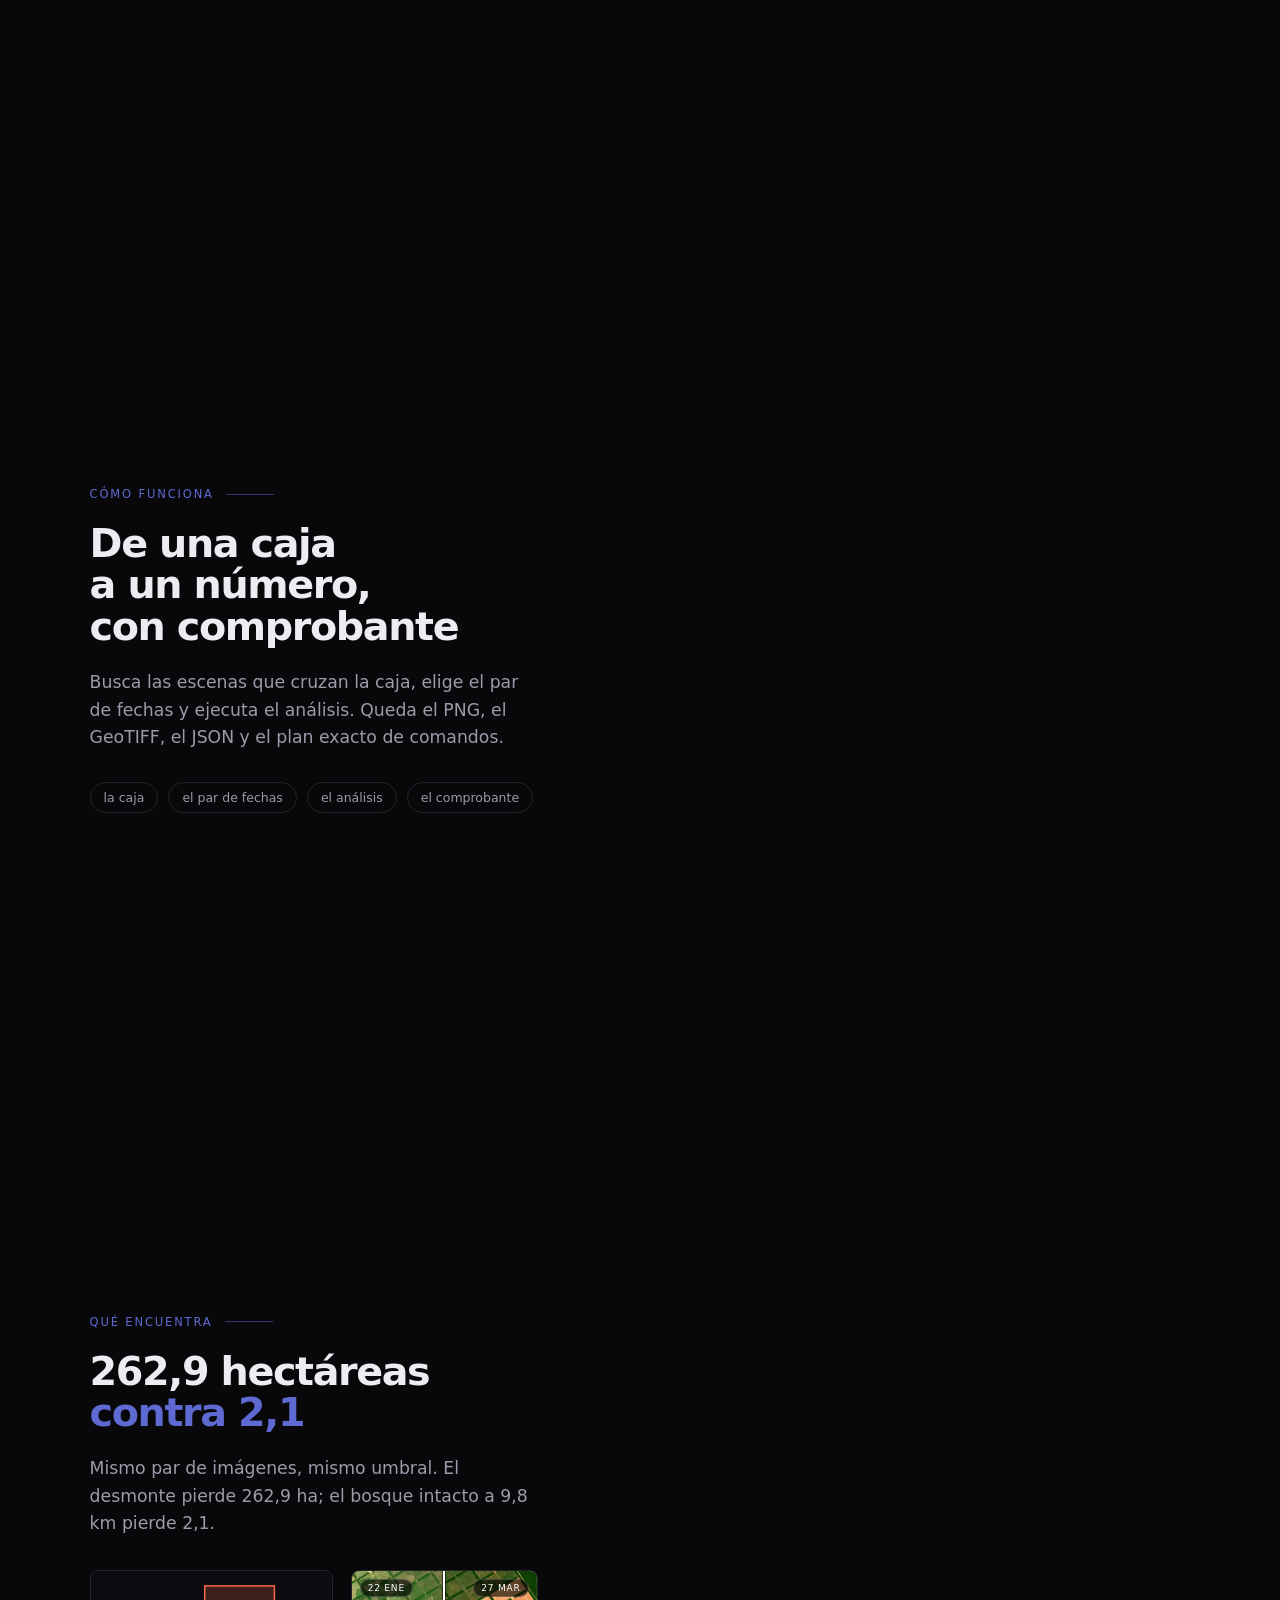
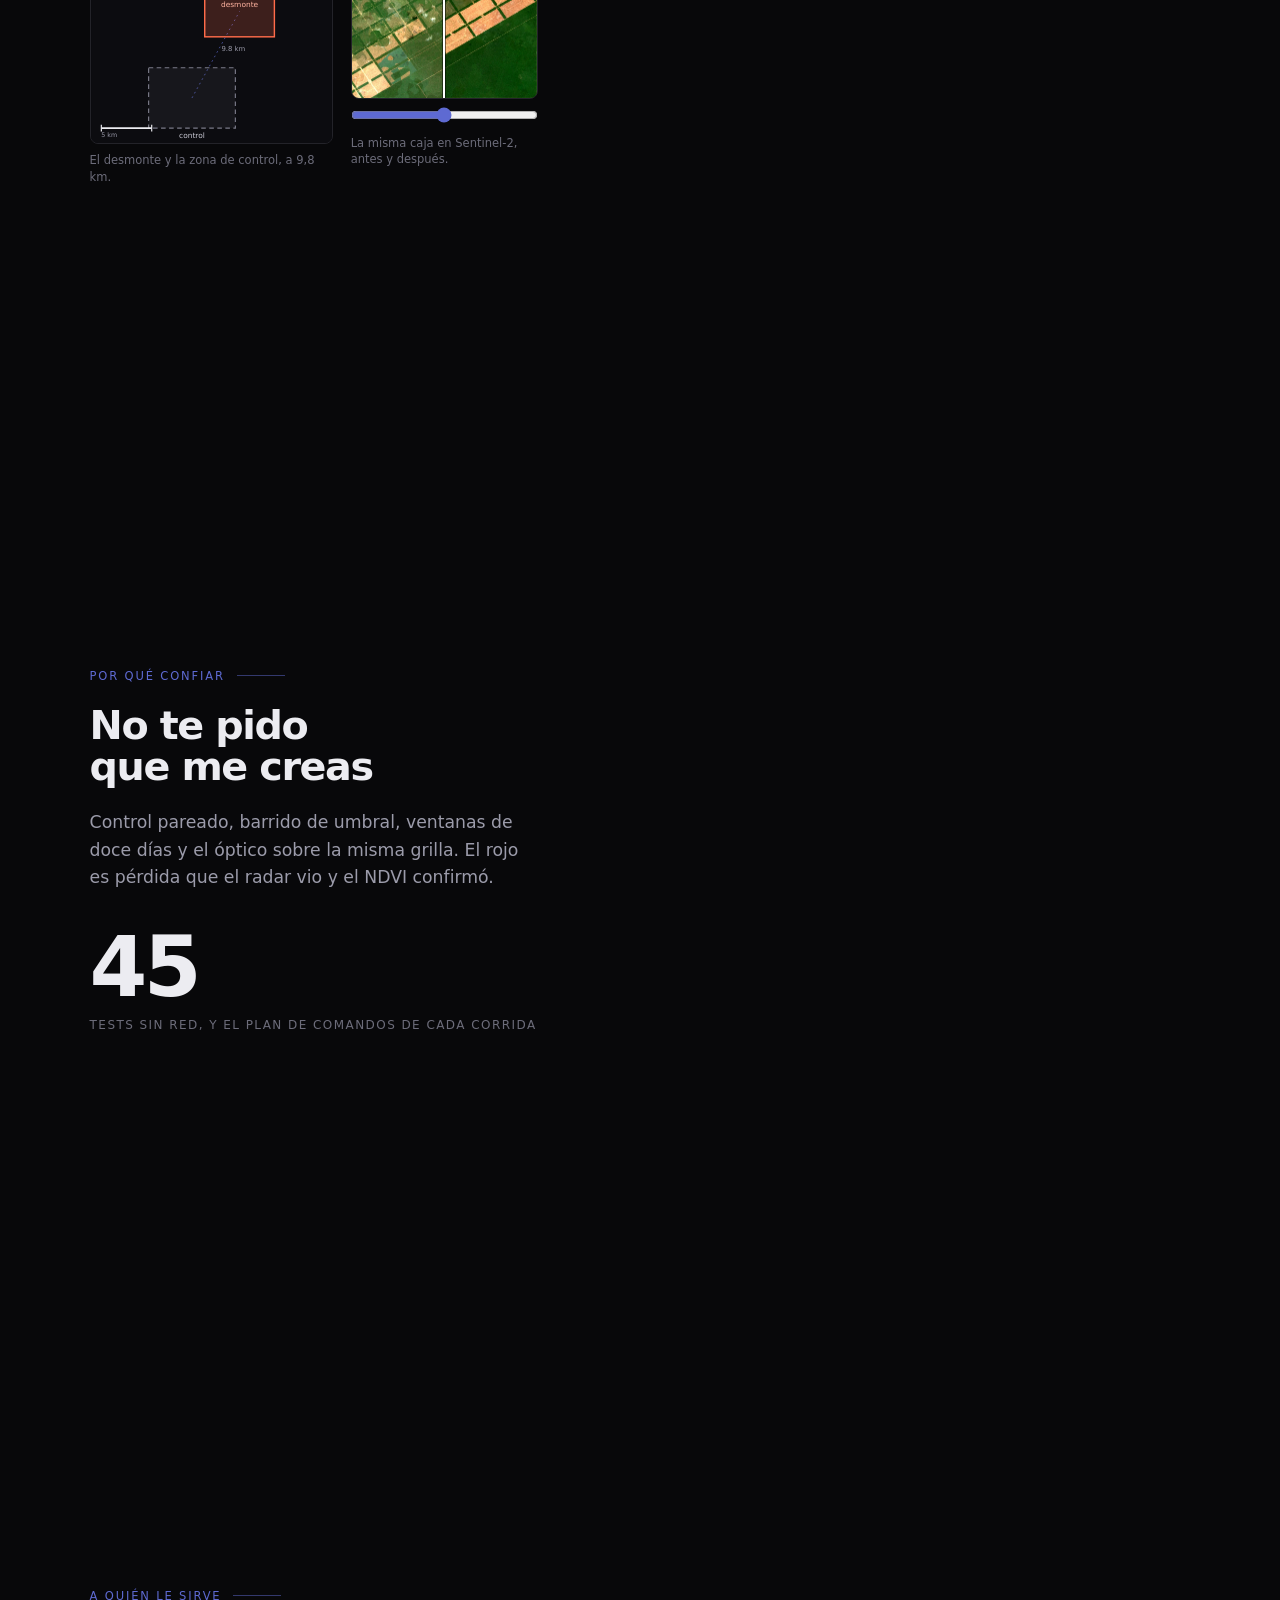
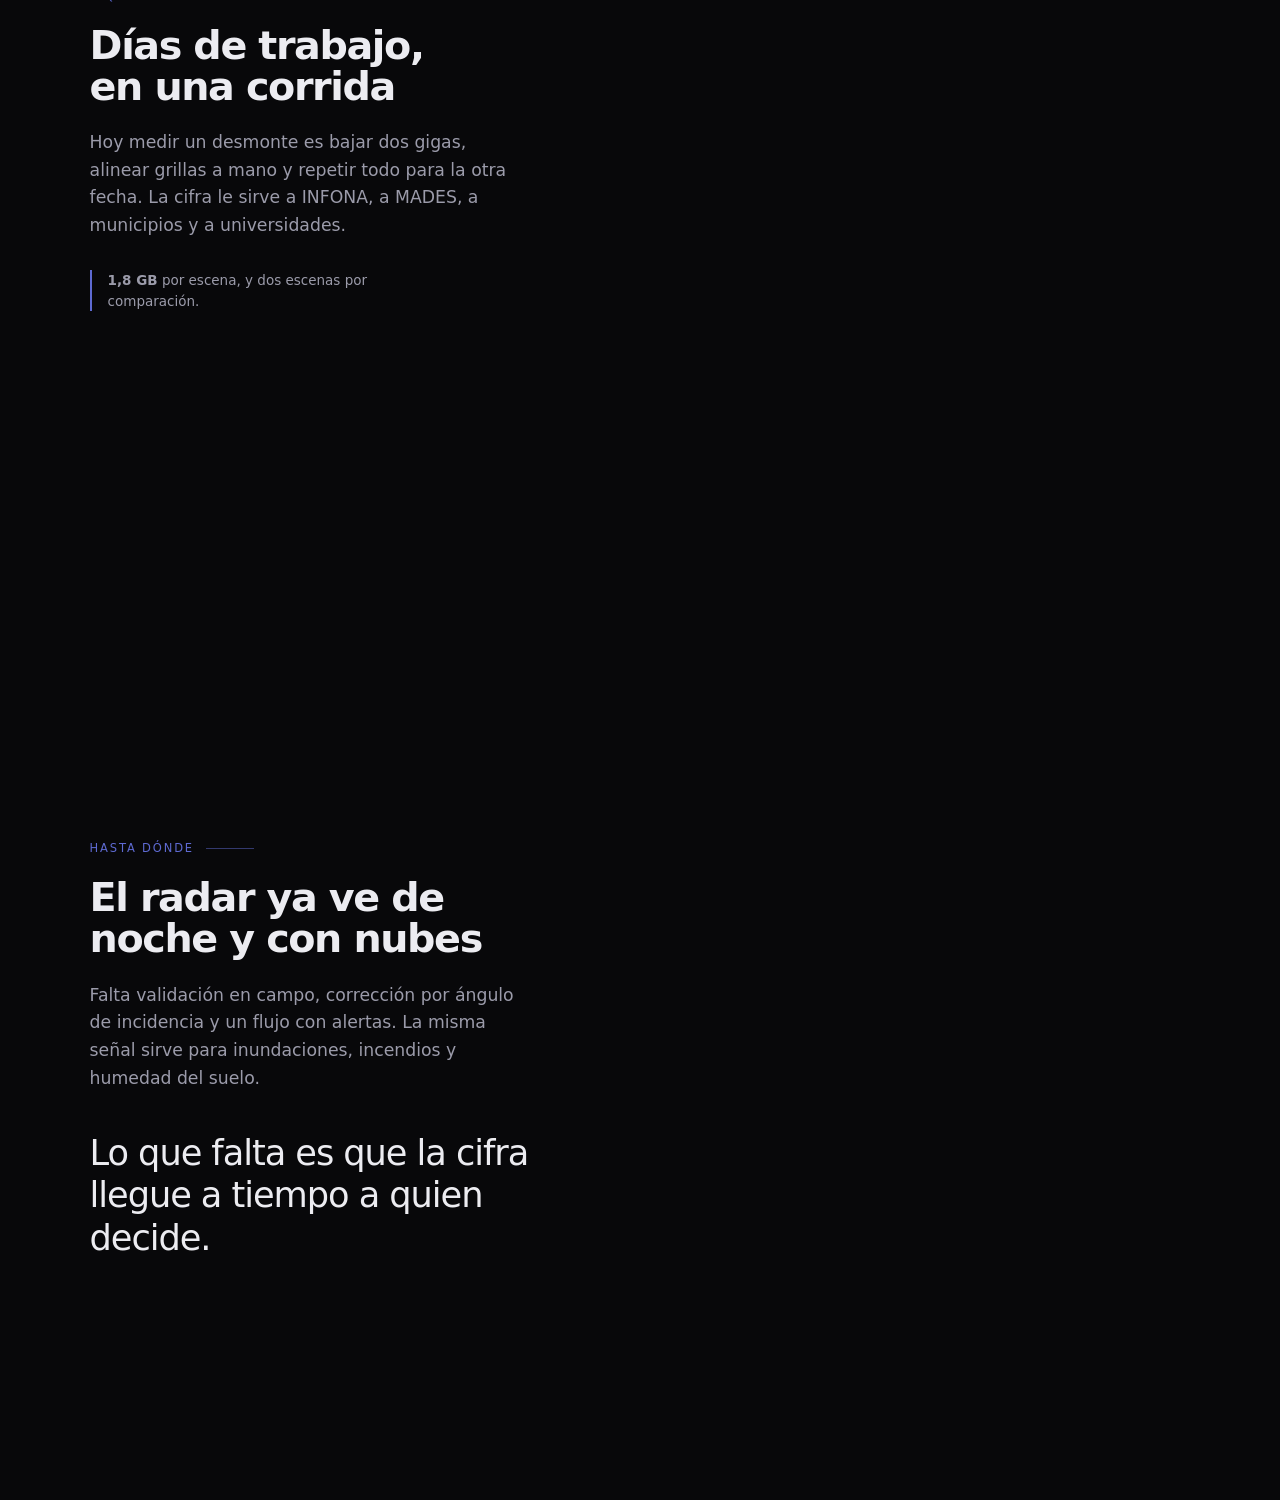
==== commit ca69cbd3: "feat(pitch): comparador de barrido del radar y bloque de control con el esquema del Chaco" ====
--- a/pitch.html
+++ b/pitch.html
@@ -73,7 +73,9 @@
   object-position: center;
 }
 
-.deck__media .panel--contain.is-active {
+.deck__media .panel--sat img { object-position: 62% 32%; }
+
+.panel--contain.is-active {
   display: flex;
   flex-direction: column;
   align-items: center;
@@ -289,6 +291,123 @@
 
 .hint.is-hidden { opacity: 0; }
 
+/* ---------- comparador de barrido ---------- */
+
+.deck__media .panel--swipe.is-active {
+  display: flex;
+  flex-direction: column;
+}
+
+.swipe {
+  position: relative;
+  flex: 1 1 auto;
+  min-height: 0;
+  overflow: hidden;
+  background: #050507;
+  cursor: ew-resize;
+  touch-action: pan-y;
+}
+
+.swipe__img {
+  position: absolute;
+  inset: 0;
+  width: 100%;
+  height: 100%;
+  object-fit: cover;
+  user-select: none;
+  -webkit-user-drag: none;
+}
+
+.swipe__after { clip-path: inset(0 0 0 50%); }
+
+.swipe__divider {
+  position: absolute;
+  top: 0;
+  bottom: 0;
+  left: 50%;
+  width: 2px;
+  margin-left: -1px;
+  background: #fff;
+  box-shadow: 0 0 0 1px rgba(0, 0, 0, 0.5);
+  pointer-events: none;
+}
+
+.swipe__tag {
+  position: absolute;
+  top: 14px;
+  padding: 5px 10px;
+  font-size: 10.5px;
+  letter-spacing: 0.09em;
+  text-transform: uppercase;
+  color: #fff;
+  background: rgba(0, 0, 0, 0.62);
+  border: 1px solid rgba(255, 255, 255, 0.18);
+  border-radius: 999px;
+  pointer-events: none;
+}
+
+.swipe__tag--l { left: 14px; }
+.swipe__tag--r { right: 14px; }
+
+.swipe__range {
+  width: 100%;
+  margin: 0;
+  accent-color: var(--iris);
+  cursor: ew-resize;
+}
+
+.deck__media .panel--swipe figcaption {
+  position: static;
+  padding: 12px 20px 14px;
+  text-align: center;
+  background: none;
+}
+
+/* ---------- bloque de control en la parada 4 ---------- */
+
+.control {
+  display: grid;
+  grid-template-columns: 1.3fr 1fr;
+  gap: 18px;
+  margin: 32px 0 0;
+  max-width: 560px;
+  align-items: start;
+}
+
+.control figure { margin: 0; min-width: 0; }
+
+.control__mapa img {
+  width: 100%;
+  height: auto;
+  border: 1px solid #232329;
+  border-radius: 8px;
+  background: #0c0c10;
+}
+
+.control figcaption {
+  margin-top: 8px;
+  font-size: 11.5px;
+  line-height: 1.45;
+  color: var(--dim);
+}
+
+.swipe--mini {
+  aspect-ratio: 740 / 510;
+  border: 1px solid #232329;
+  border-radius: 8px;
+}
+
+.swipe--mini .swipe__tag {
+  top: 8px;
+  padding: 3px 7px;
+  font-size: 9px;
+}
+
+.swipe--mini .swipe__tag--l { left: 8px; }
+.swipe--mini .swipe__tag--r { right: 8px; }
+
+.swipe--mini + .swipe__range { margin-top: 8px; }
+
 /* ---------- móvil ---------- */
 
 @media (max-width: 880px) {
@@ -341,9 +460,9 @@
 <main class="deck" id="deck">
 
   <div class="deck__media">
-    <figure class="panel is-active" data-panel="1">
-      <img src="img/pitch-antes-radar.webp" alt="Retrodispersión HV del Chaco el 20 de enero de 2026">
-      <figcaption>Banda HV, 20 de enero de 2026. El radar ve la estructura del bosque, no su color.</figcaption>
+    <figure class="panel panel--sat is-active" data-panel="1">
+      <img src="img/pitch-satelite.webp" alt="Ilustración de un satélite de radar sobre Sudamérica, con un haz sobre un área desmontada">
+      <figcaption>Ilustración: el radar mira a través de la nube. No es una imagen de NISAR.</figcaption>
     </figure>
     <figure class="panel panel--contain" data-panel="2">
       <img src="img/consola.webp" alt="La consola NISAR Canopy con una caja dibujada sobre el Chaco">
@@ -353,9 +472,17 @@
       <img src="img/consola-panel.webp" alt="Panel de análisis con producto, fechas, modo y umbrales">
       <figcaption>Producto, par de fechas, modo y umbrales: el plan de la corrida.</figcaption>
     </figure>
-    <figure class="panel" data-panel="4">
-      <img src="img/pitch-mascara.webp" alt="Máscara de pérdida de HV del Chaco entre enero y marzo de 2026">
-      <figcaption>Pérdida de HV entre el 20 de enero y el 21 de marzo de 2026.</figcaption>
+    <figure class="panel panel--swipe" data-panel="4">
+      <div class="swipe" data-swipe>
+        <img class="swipe__img" src="img/pitch-antes-radar.webp" alt="Retrodispersión HV del 20 de enero de 2026">
+        <img class="swipe__img swipe__after" src="img/pitch-despues-radar.webp" alt="Retrodispersión HV del 21 de marzo de 2026">
+        <span class="swipe__tag swipe__tag--l">20 ene</span>
+        <span class="swipe__tag swipe__tag--r">21 mar</span>
+        <div class="swipe__divider"></div>
+      </div>
+      <input class="swipe__range" type="range" min="0" max="100" value="50" step="0.5"
+             aria-label="Arrastrar para comparar enero y marzo sobre el mismo encuadre">
+      <figcaption>Arrastrá la línea: el mismo encuadre antes y después.</figcaption>
     </figure>
     <figure class="panel panel--contain" data-panel="5">
       <img src="img/panel-registros.webp" alt="Columnas de estadísticas y registro de cada paso de la corrida">
@@ -417,7 +544,24 @@
         Mismo par de imágenes, mismo umbral. El desmonte pierde 262,9 ha; el bosque intacto a
         9,8 km pierde 2,1.
       </p>
-      <p class="big">125 : 1<small>relación entre el desmonte y su control</small></p>
+      <div class="control">
+        <figure class="control__mapa">
+          <img src="img/mapa-chaco.svg" alt="Esquema con el polígono del desmonte en rojo y el de control en gris, a 9,8 km">
+          <figcaption>El desmonte y la zona de control, a 9,8 km.</figcaption>
+        </figure>
+        <figure>
+          <div class="swipe swipe--mini" data-swipe>
+            <img class="swipe__img" src="img/s2_antes.webp" alt="Sentinel-2 del 22 de enero de 2026">
+            <img class="swipe__img swipe__after" src="img/s2_despues.webp" alt="Sentinel-2 del 27 de marzo de 2026">
+            <span class="swipe__tag swipe__tag--l">22 ene</span>
+            <span class="swipe__tag swipe__tag--r">27 mar</span>
+            <div class="swipe__divider"></div>
+          </div>
+          <input class="swipe__range" type="range" min="0" max="100" value="50" step="0.5"
+                 aria-label="Comparar Sentinel-2 de enero y de marzo">
+          <figcaption>La misma caja en Sentinel-2, antes y después.</figcaption>
+        </figure>
+      </div>
     </section>
 
     <section class="slide" data-slide="5">
@@ -536,7 +680,50 @@
     if (destino) destino.scrollIntoView({ behavior: "smooth", block: "start" });
   }
 
+  (function montarSwipes() {
+    var zonas = document.querySelectorAll("[data-swipe]");
+
+    Array.prototype.forEach.call(zonas, function (caja) {
+      var despues = caja.querySelector(".swipe__after");
+      var linea = caja.querySelector(".swipe__divider");
+      var rango = caja.parentElement.querySelector(".swipe__range");
+      if (!despues || !linea) return;
+
+      function pintar(p) {
+        p = Math.max(0, Math.min(100, p));
+        despues.style.clipPath = "inset(0 0 0 " + p + "%)";
+        linea.style.left = p + "%";
+        if (rango && rango.value !== String(p)) rango.value = String(p);
+      }
+
+      function desdeEvento(ev) {
+        var r = caja.getBoundingClientRect();
+        return ((ev.clientX - r.left) / r.width) * 100;
+      }
+
+      var arrastrando = false;
+
+      caja.addEventListener("pointerdown", function (ev) {
+        arrastrando = true;
+        caja.setPointerCapture(ev.pointerId);
+        pintar(desdeEvento(ev));
+      });
+      caja.addEventListener("pointermove", function (ev) {
+        if (arrastrando) pintar(desdeEvento(ev));
+      });
+      caja.addEventListener("pointerup", function (ev) {
+        arrastrando = false;
+        if (caja.hasPointerCapture(ev.pointerId)) caja.releasePointerCapture(ev.pointerId);
+      });
+      caja.addEventListener("pointercancel", function () { arrastrando = false; });
+      if (rango) rango.addEventListener("input", function () { pintar(parseFloat(rango.value)); });
+
+      pintar(50);
+    });
+  })();
+
   document.addEventListener("keydown", function (ev) {
+    if (ev.target && ev.target.classList && ev.target.classList.contains("swipe__range")) return;
     if (ev.key === "ArrowDown" || ev.key === "PageDown" || ev.key === "ArrowRight") {
       ev.preventDefault();
       ir(actual + 1);
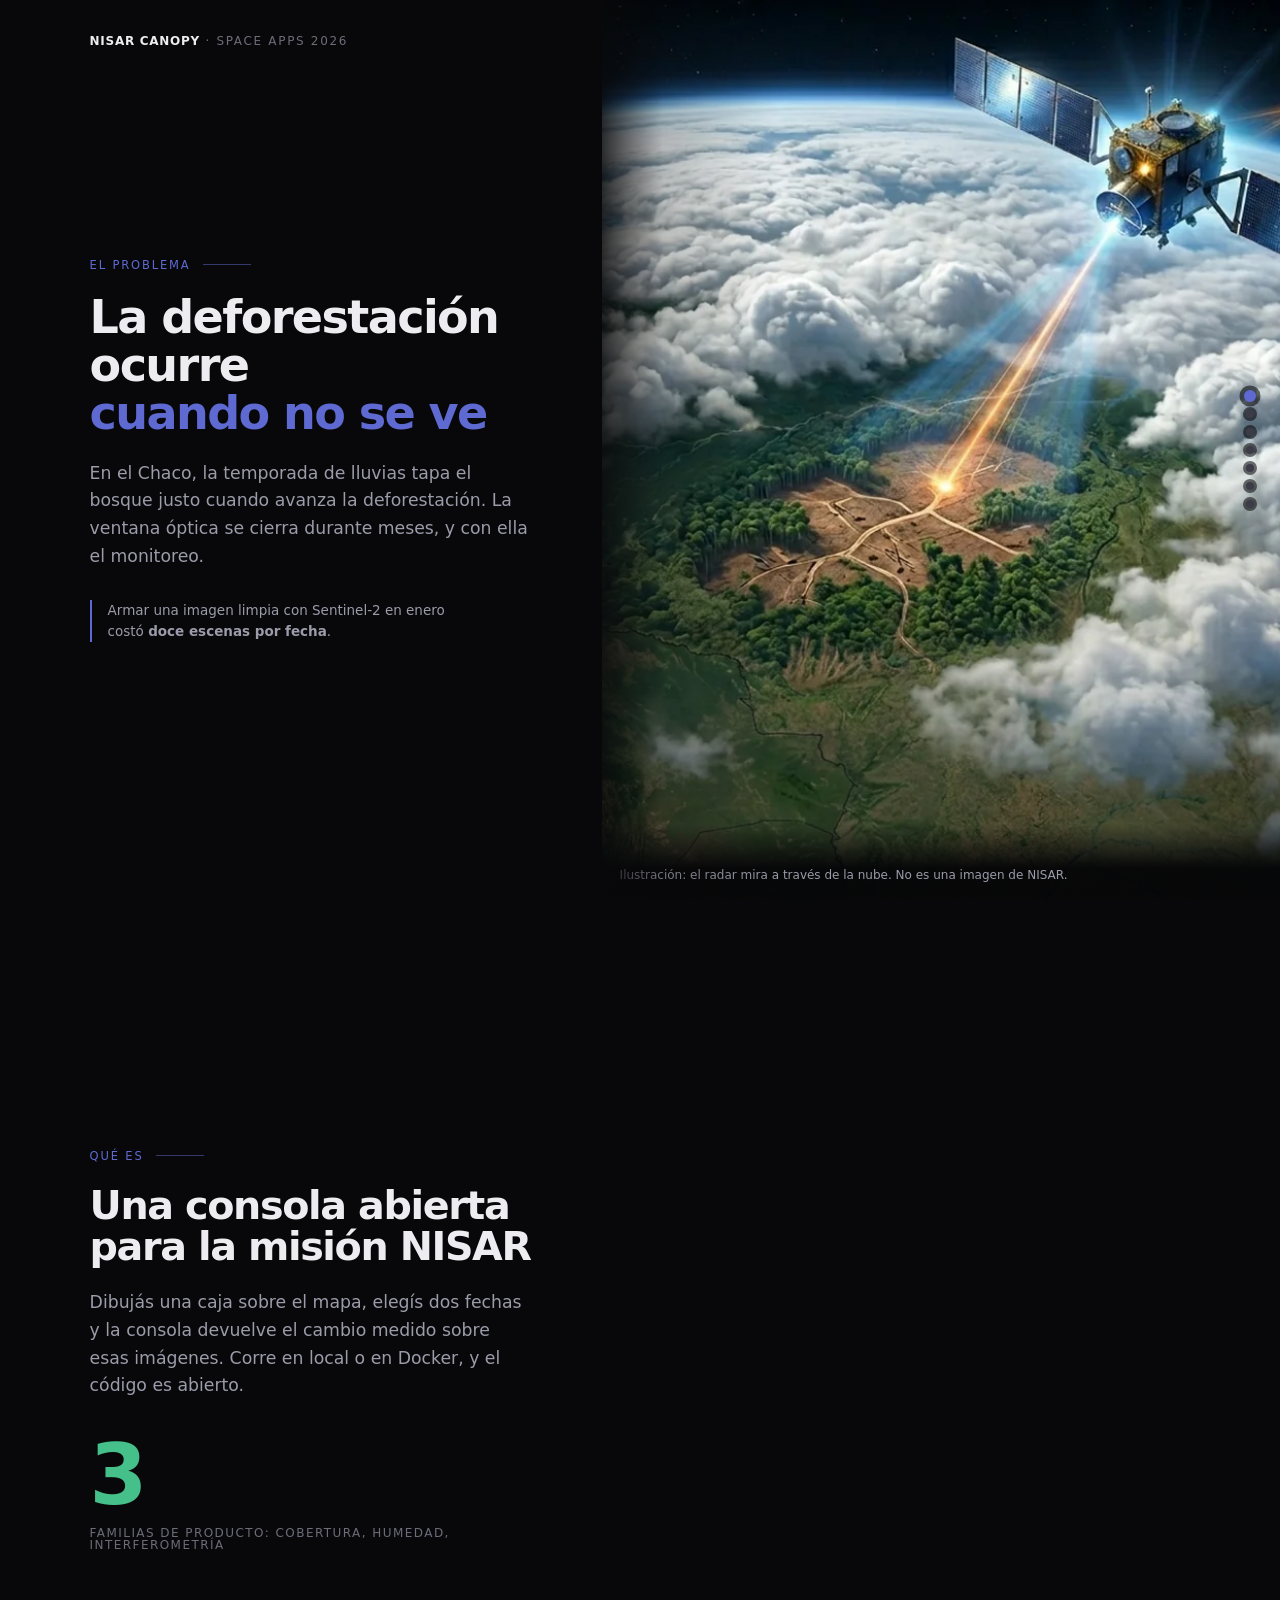
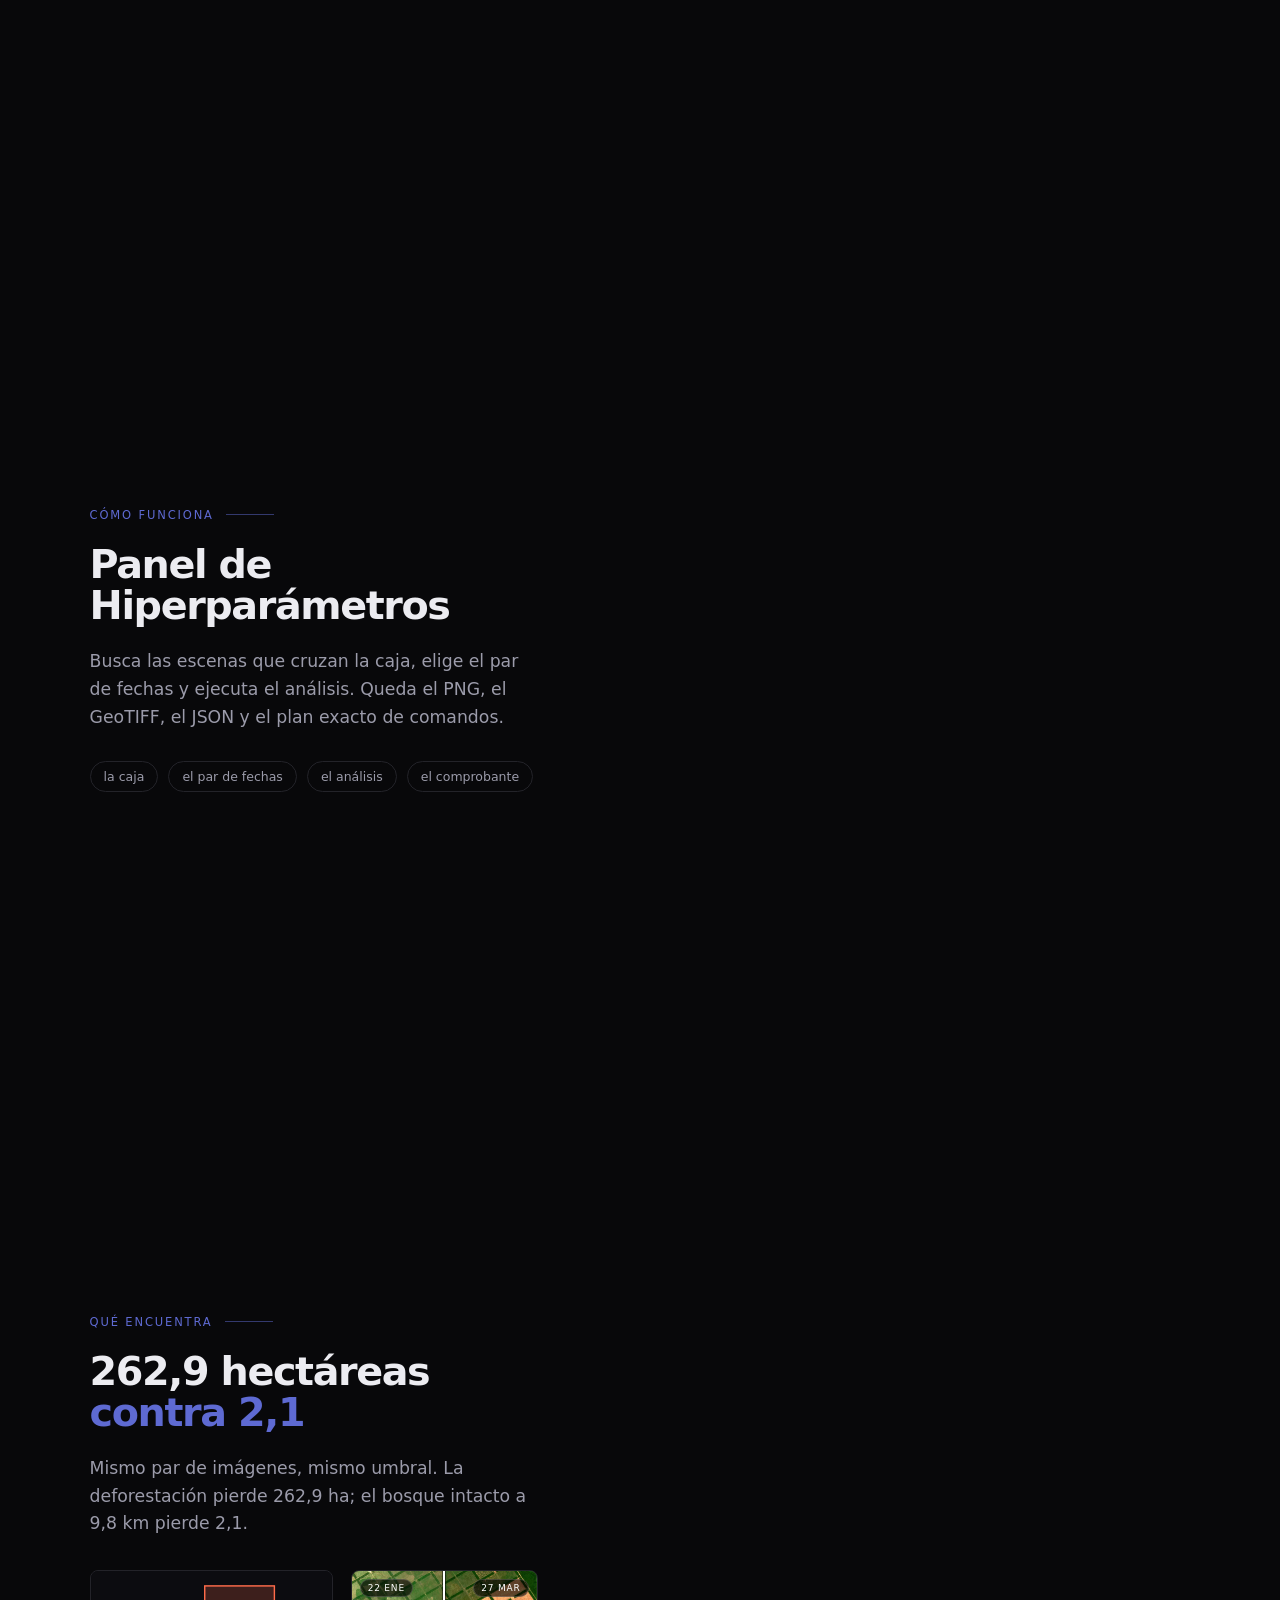
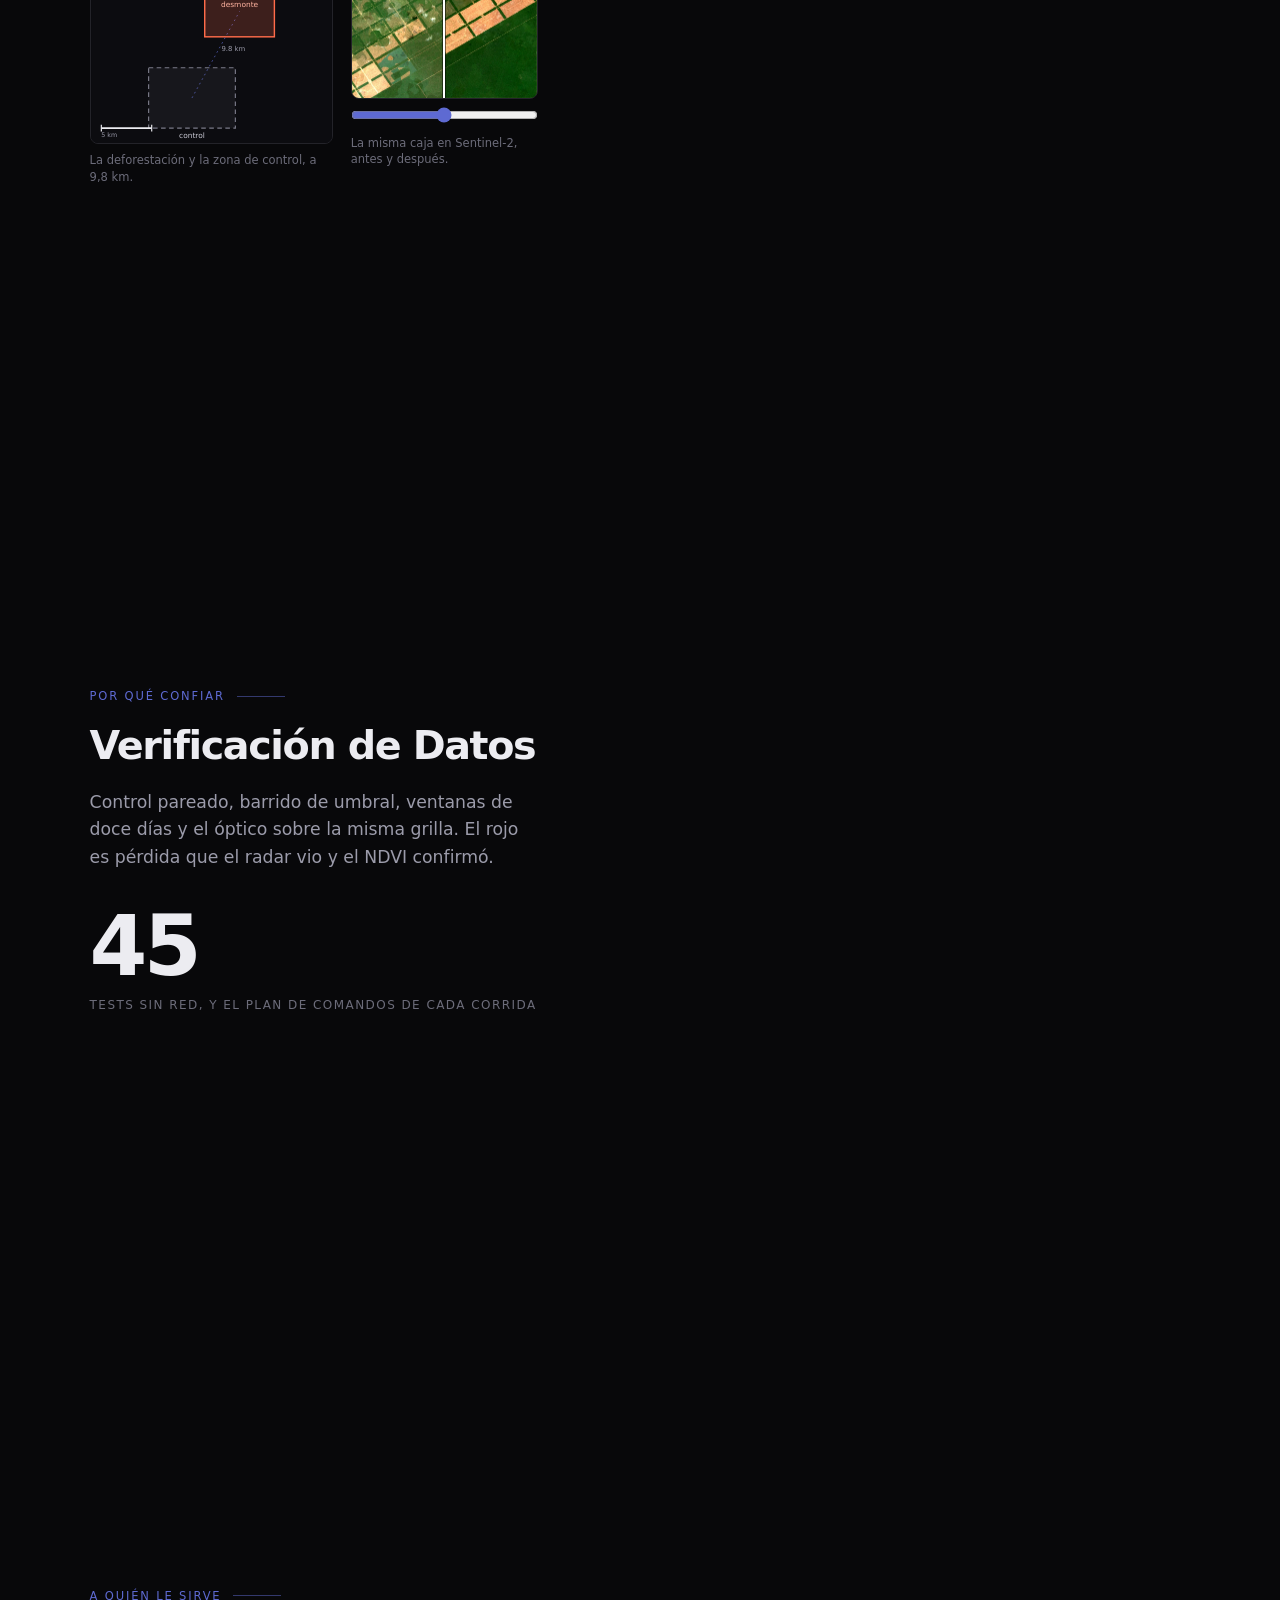
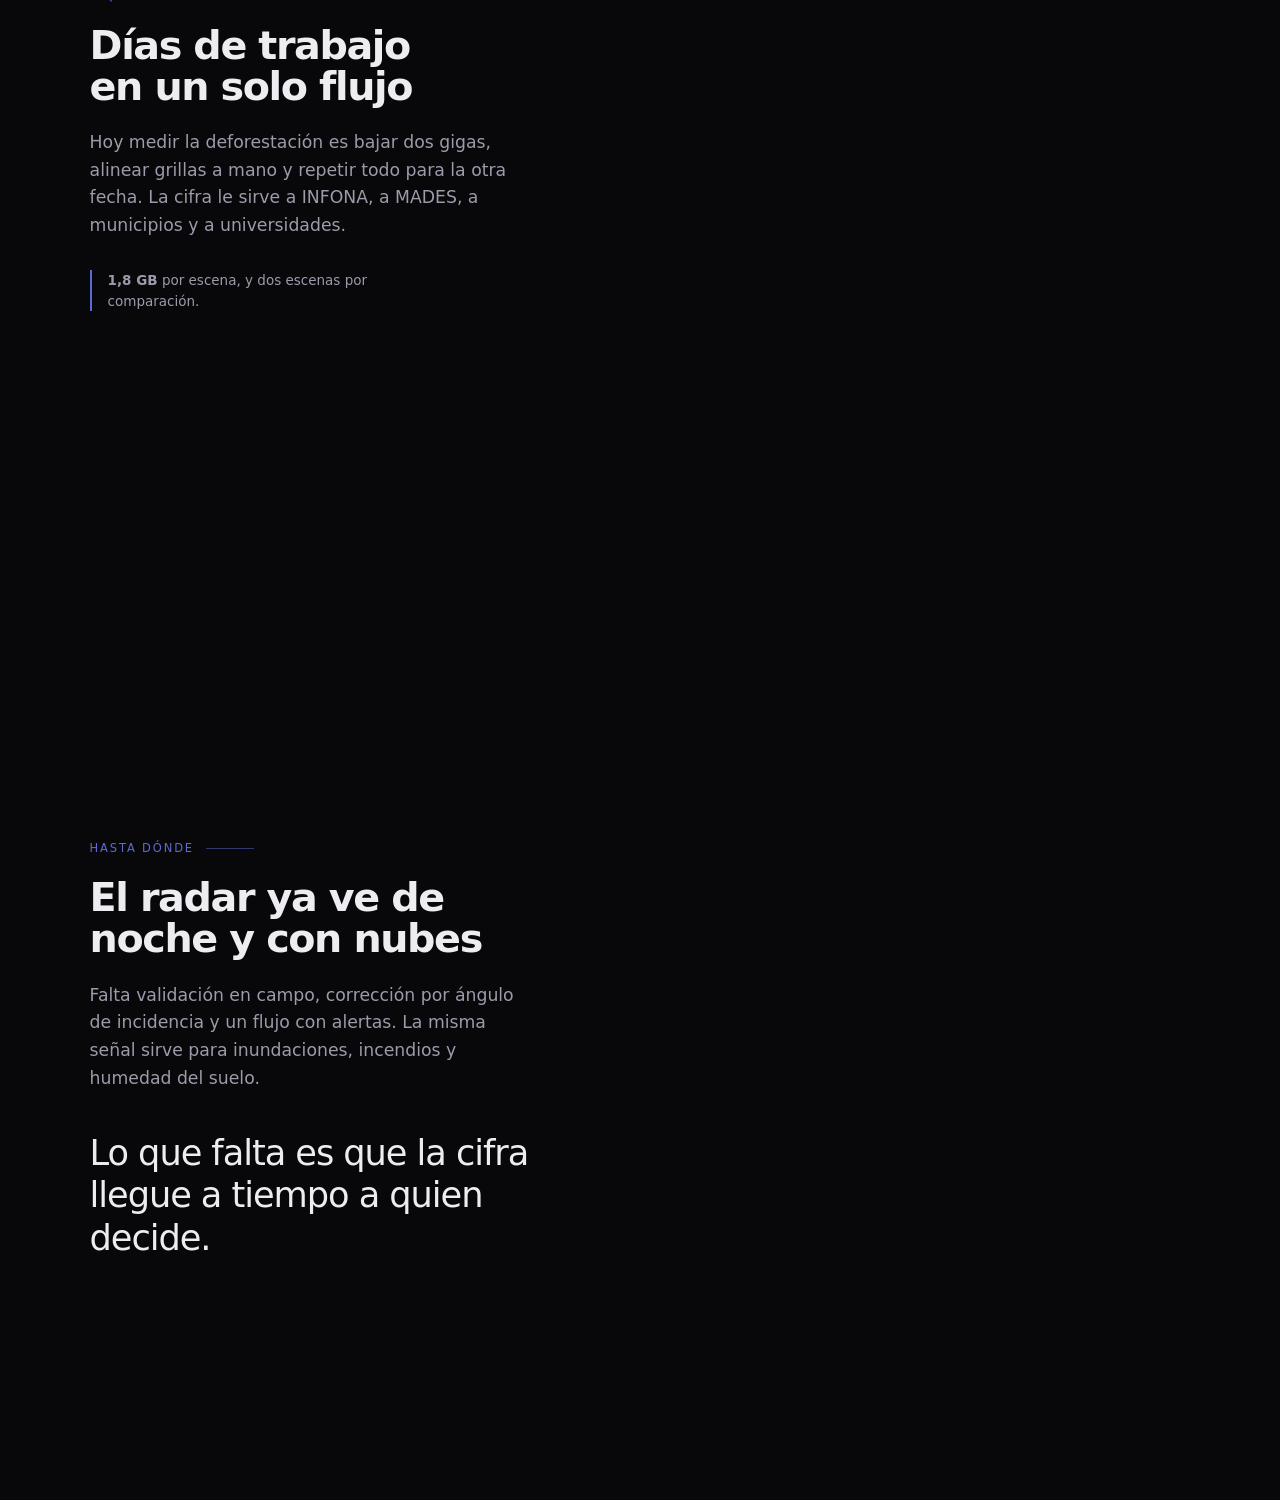
==== commit 2c4cb3f1: "refactor(pitch): renombrar paradas y decir deforestacion en vez de desmonte Titulos: 'Panel de Hiper" ====
--- a/pitch.html
+++ b/pitch.html
@@ -74,6 +74,36 @@
 }
 
 .deck__media .panel--sat img { object-position: 62% 32%; }
+
+.deck__media .panel--dual.is-active {
+  display: flex;
+  flex-direction: column;
+  gap: 10px;
+  padding: 16px;
+}
+
+.dual {
+  flex: 1 1 0;
+  min-height: 0;
+  display: grid;
+  grid-template-rows: minmax(0, 1.1fr) minmax(0, 0.9fr);
+  gap: 10px;
+}
+
+.dual img {
+  width: 100%;
+  height: 100%;
+  min-width: 0;
+  min-height: 0;
+  object-fit: contain;
+}
+
+.deck__media .panel--dual figcaption {
+  position: static;
+  padding: 0 2px 4px;
+  text-align: center;
+  background: none;
+}
 
 .panel--contain.is-active {
   display: flex;
@@ -488,13 +518,16 @@
       <img src="img/panel-registros.webp" alt="Columnas de estadísticas y registro de cada paso de la corrida">
       <figcaption>Las columnas de la corrida y el registro con marca de tiempo de cada paso.</figcaption>
     </figure>
-    <figure class="panel" data-panel="6">
-      <img src="img/corrida_regional.webp" alt="Antes, después y máscara de pérdida de una corrida regional">
-      <figcaption>Una corrida regional: antes, después y la pérdida marcada.</figcaption>
+    <figure class="panel panel--contain" data-panel="6">
+      <img src="img/pitch-consola-1104.webp" alt="La consola del pipeline: lista de trabajos con su estado y, al pie, la comparación antes y después de una corrida">
+      <figcaption>La consola: cada trabajo con su estado y la comparación antes y después como resultado.</figcaption>
     </figure>
-    <figure class="panel panel--contain" data-panel="7">
-      <img src="img/panel-escenas.webp" alt="Consola con ocho escenas NISAR y sus huellas sobre el mapa">
-      <figcaption>Ocho escenas sobre la misma caja. Cada una, una fecha más de la serie.</figcaption>
+    <figure class="panel panel--dual" data-panel="7">
+      <div class="dual">
+        <img src="img/pitch-comparar-1104.webp" alt="Antes y después del cambio de HV entre el 25 de junio y el 4 de noviembre de 2026" style="object-fit:contain;width:100%;height:100%">
+        <img src="img/pitch-indices-1104.webp" alt="Índices Sentinel-2 antes, después y delta: NDVI, NDBI, NDWI y NBR" style="object-fit:contain;width:100%;height:100%">
+      </div>
+      <figcaption>Cambio de HV y los índices ópticos sobre la misma caja, entre junio y noviembre de 2026.</figcaption>
     </figure>
   </div>
 
@@ -502,9 +535,9 @@
 
     <section class="slide" data-slide="1">
       <p class="kicker">El problema</p>
-      <h1>El desmonte ocurre<br><span class="accent">cuando no se ve</span></h1>
+      <h1>La deforestación ocurre<br><span class="accent">cuando no se ve</span></h1>
       <p class="lead">
-        En el Chaco, la temporada de lluvias tapa el bosque justo cuando avanza el desmonte. La
+        En el Chaco, la temporada de lluvias tapa el bosque justo cuando avanza la deforestación. La
         ventana óptica se cierra durante meses, y con ella el monitoreo.
       </p>
       <p class="note">
@@ -524,7 +557,7 @@
 
     <section class="slide" data-slide="3">
       <p class="kicker">Cómo funciona</p>
-      <h2>De una caja a un número, con comprobante</h2>
+      <h2>Panel de Hiperparámetros</h2>
       <p class="lead">
         Busca las escenas que cruzan la caja, elige el par de fechas y ejecuta el análisis.
         Queda el PNG, el GeoTIFF, el JSON y el plan exacto de comandos.
@@ -541,13 +574,13 @@
       <p class="kicker">Qué encuentra</p>
       <h2>262,9 hectáreas <span class="accent">contra 2,1</span></h2>
       <p class="lead">
-        Mismo par de imágenes, mismo umbral. El desmonte pierde 262,9 ha; el bosque intacto a
+        Mismo par de imágenes, mismo umbral. La deforestación pierde 262,9 ha; el bosque intacto a
         9,8 km pierde 2,1.
       </p>
       <div class="control">
         <figure class="control__mapa">
-          <img src="img/mapa-chaco.svg" alt="Esquema con el polígono del desmonte en rojo y el de control en gris, a 9,8 km">
-          <figcaption>El desmonte y la zona de control, a 9,8 km.</figcaption>
+          <img src="img/mapa-chaco.svg" alt="Esquema con el polígono de la deforestación en rojo y el de control en gris, a 9,8 km">
+          <figcaption>La deforestación y la zona de control, a 9,8 km.</figcaption>
         </figure>
         <figure>
           <div class="swipe swipe--mini" data-swipe>
@@ -566,7 +599,7 @@
 
     <section class="slide" data-slide="5">
       <p class="kicker">Por qué confiar</p>
-      <h2>No te pido que me creas</h2>
+      <h2>Verificación de Datos</h2>
       <p class="lead">
         Control pareado, barrido de umbral, ventanas de doce días y el óptico sobre la misma
         grilla. El rojo es pérdida que el radar vio y el NDVI confirmó.
@@ -576,9 +609,9 @@
 
     <section class="slide" data-slide="6">
       <p class="kicker">A quién le sirve</p>
-      <h2>Días de trabajo,<br>en una corrida</h2>
+      <h2>Días de trabajo<br>en un solo flujo</h2>
       <p class="lead">
-        Hoy medir un desmonte es bajar dos gigas, alinear grillas a mano y repetir todo para la
+        Hoy medir la deforestación es bajar dos gigas, alinear grillas a mano y repetir todo para la
         otra fecha. La cifra le sirve a INFONA, a MADES, a municipios y a universidades.
       </p>
       <p class="note">
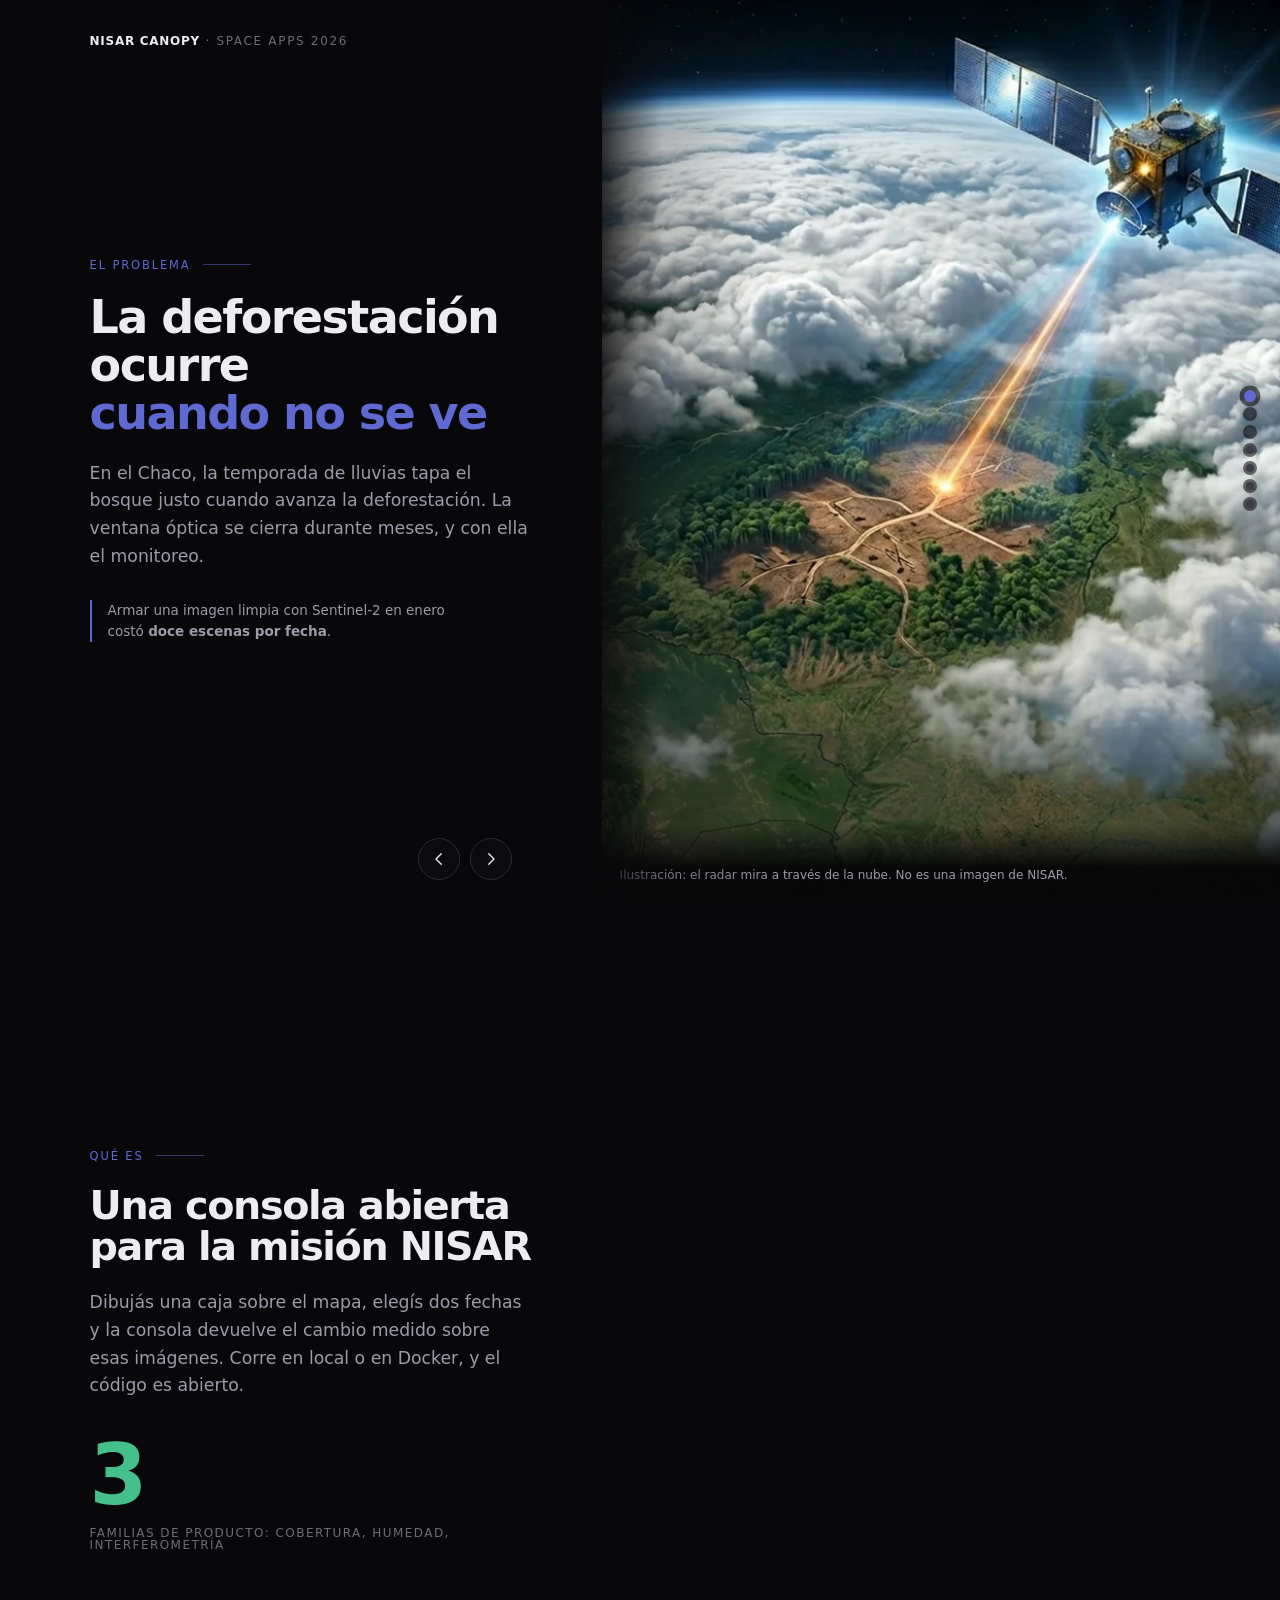
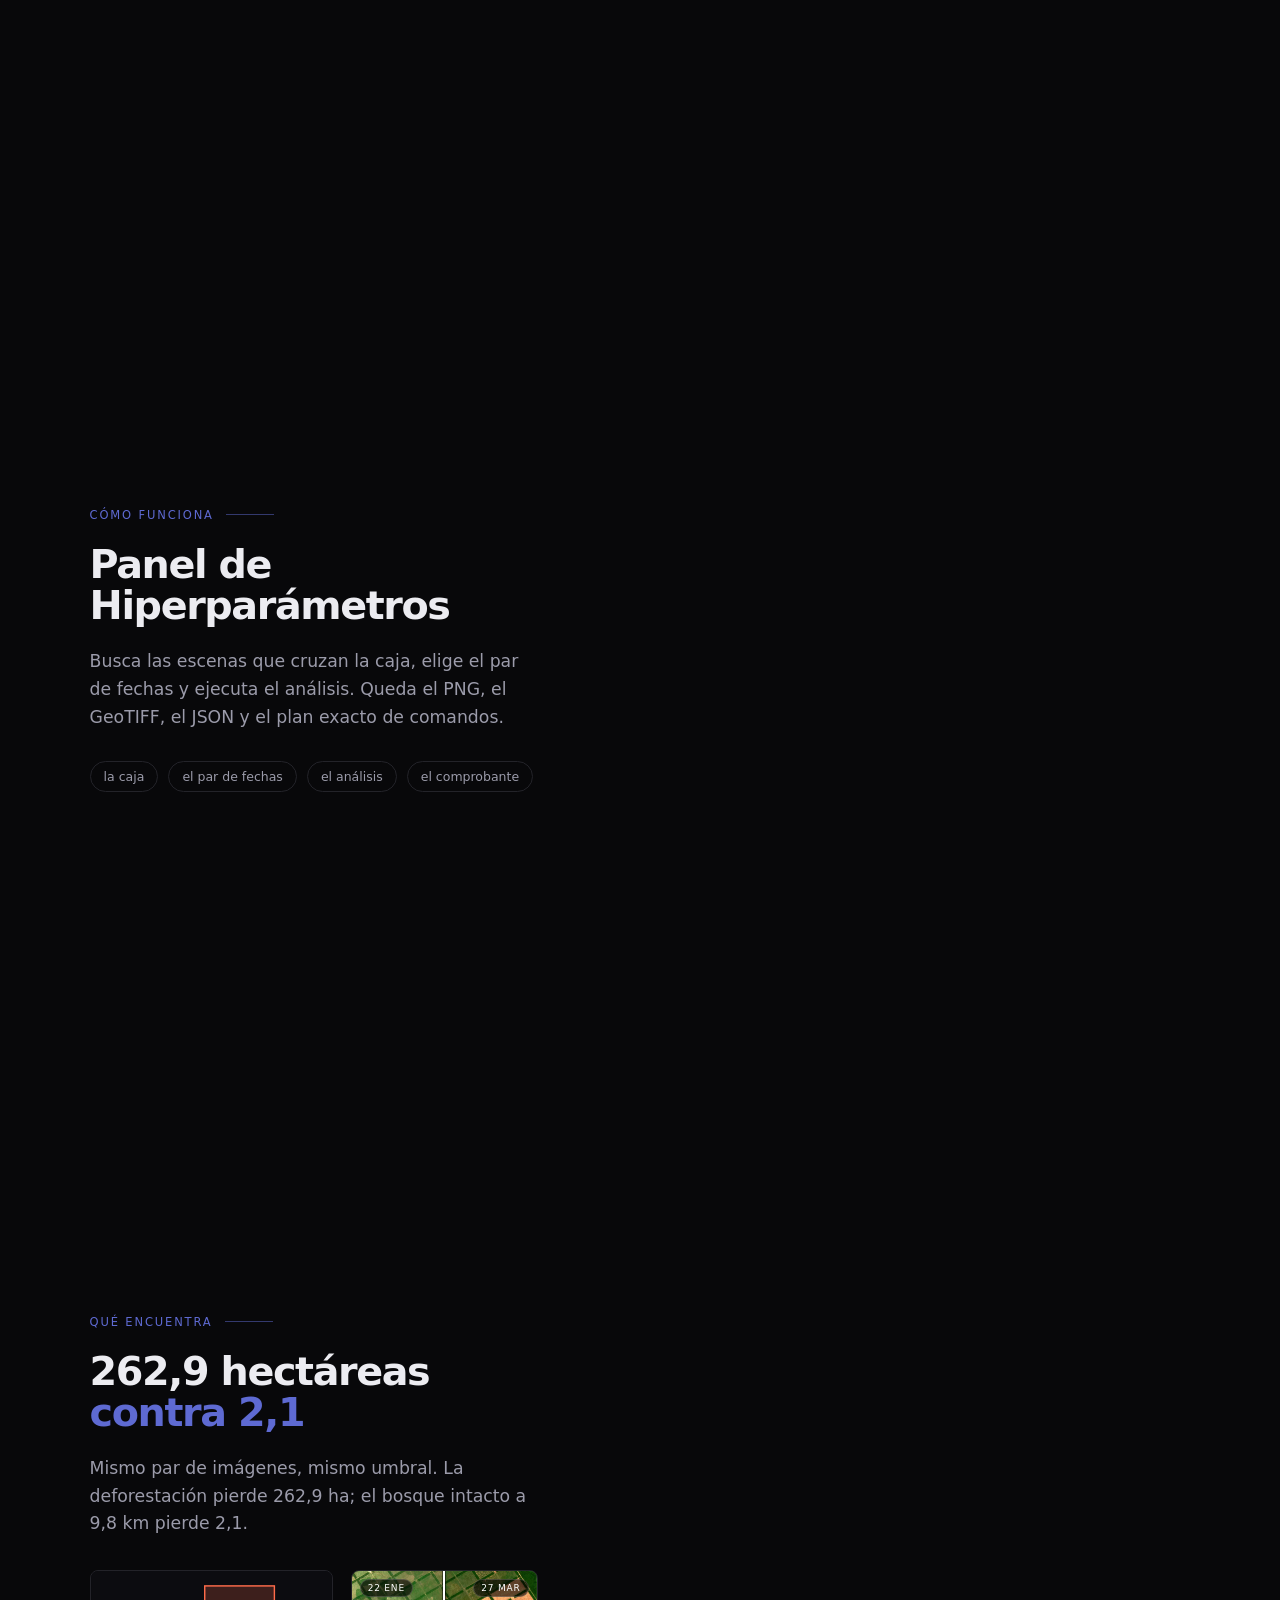
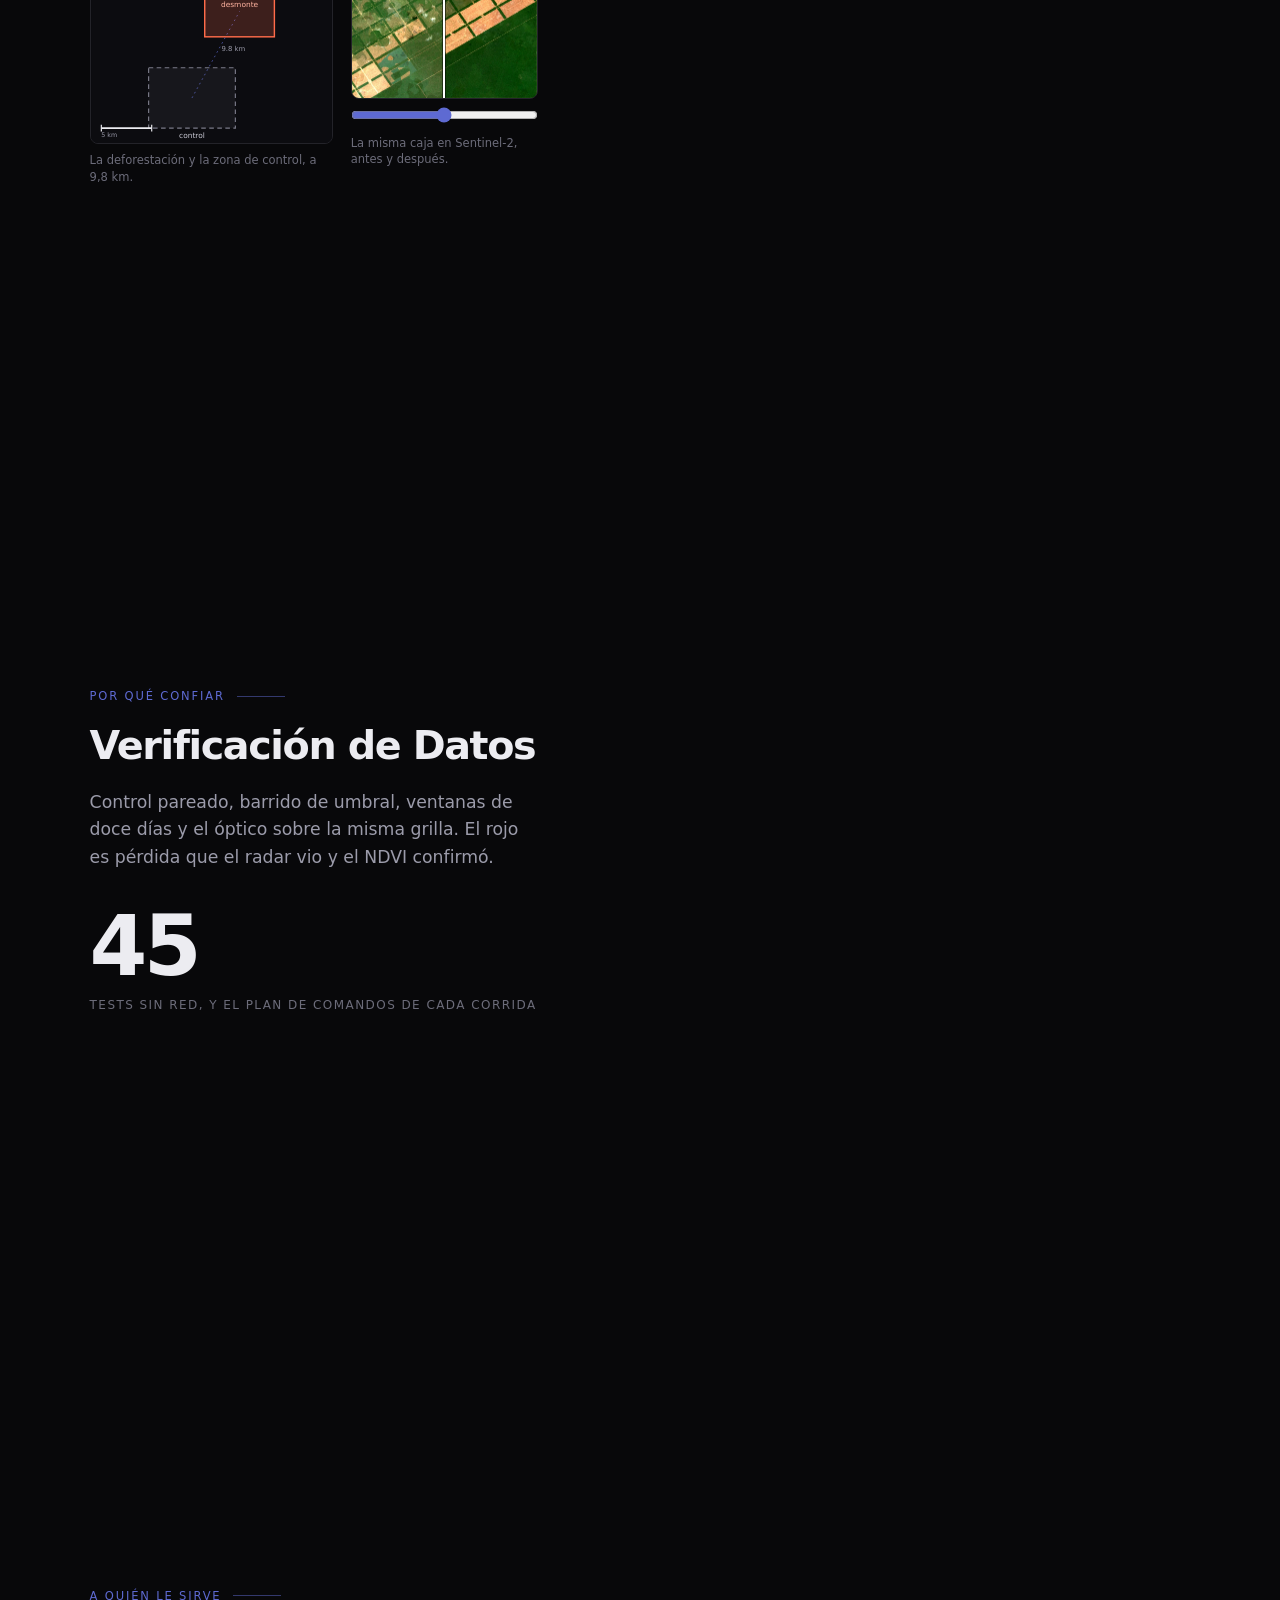
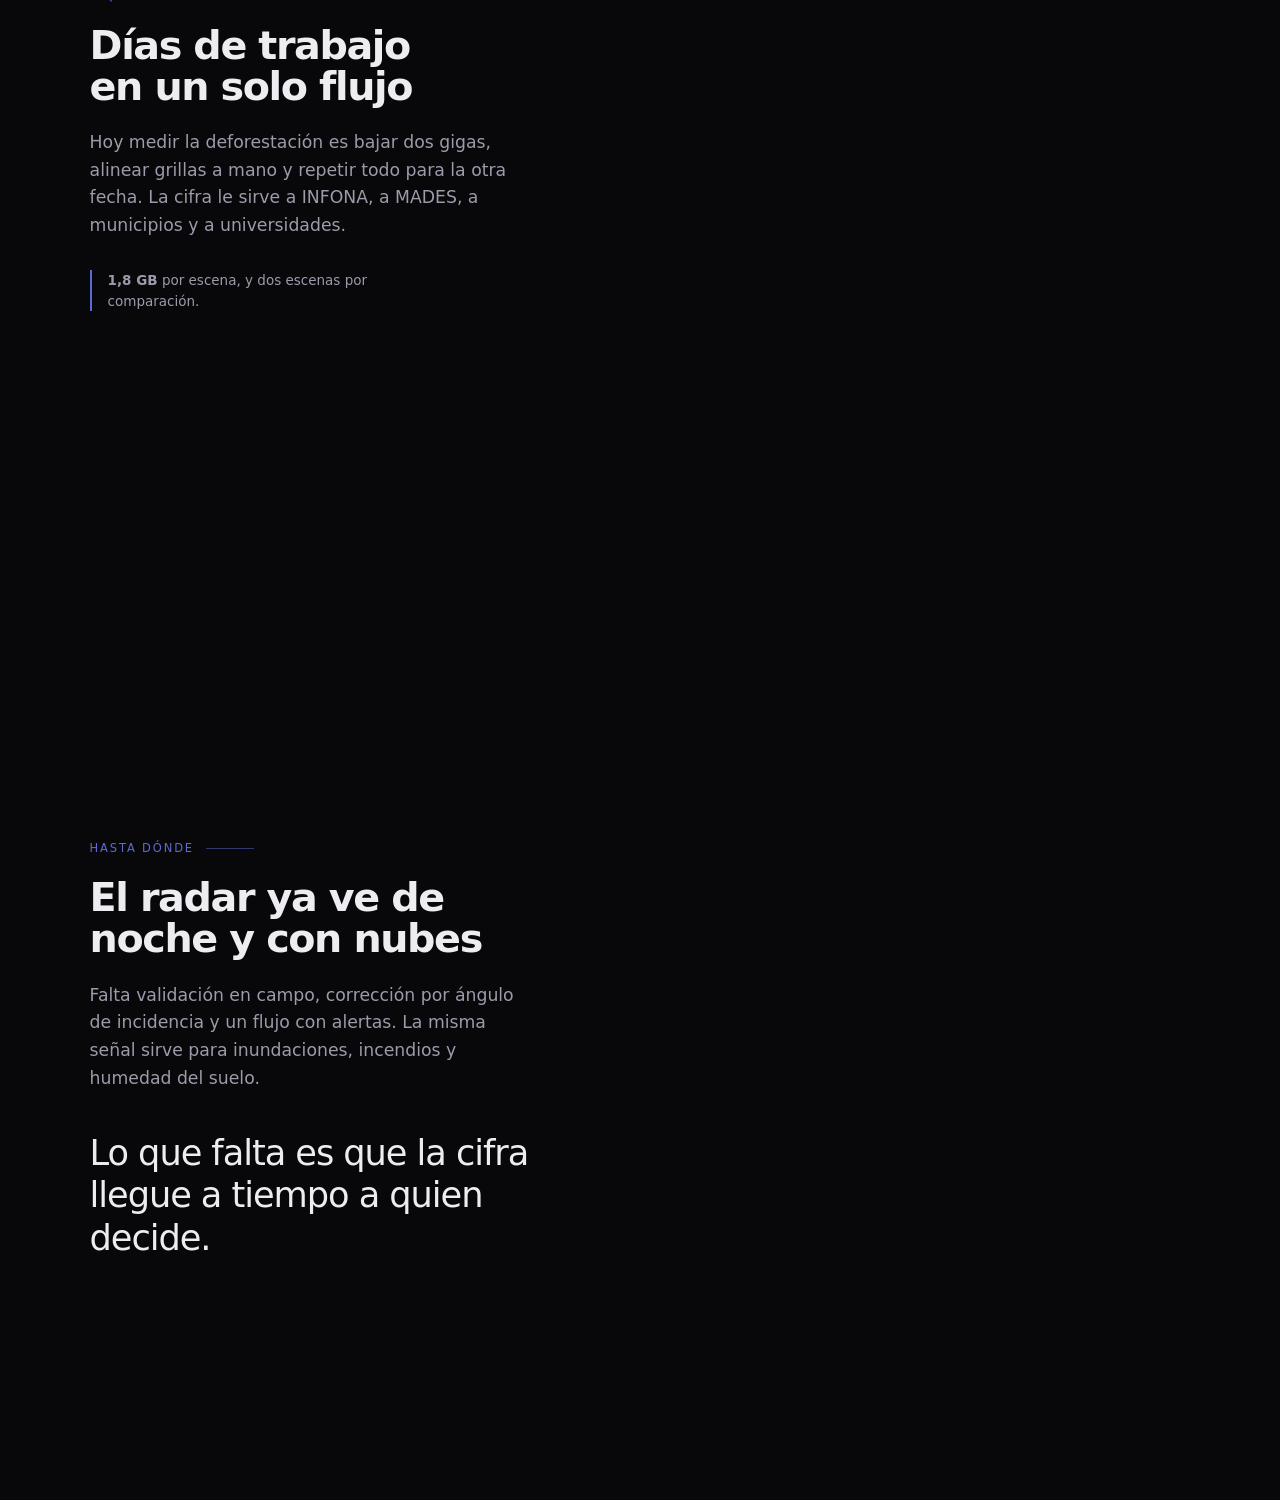
==== commit e1a274b8: "feat(pitch): botones de flecha para pasar de parada Par de botones fijos abajo: anterior y siguiente" ====
--- a/pitch.html
+++ b/pitch.html
@@ -321,6 +321,43 @@
 
 .hint.is-hidden { opacity: 0; }
 
+.arrows {
+  position: fixed;
+  bottom: 20px;
+  left: 0;
+  width: 47%;
+  box-sizing: border-box;
+  padding: 0 7vw 0 0;
+  z-index: 32;
+  display: flex;
+  justify-content: flex-end;
+  gap: 10px;
+}
+
+.arrow {
+  width: 42px;
+  height: 42px;
+  padding: 0;
+  display: grid;
+  place-items: center;
+  border: 1px solid #2b2b36;
+  border-radius: 50%;
+  background: rgba(12, 12, 16, 0.86);
+  color: var(--text);
+  cursor: pointer;
+  -webkit-backdrop-filter: blur(6px);
+  backdrop-filter: blur(6px);
+  transition: border-color 0.2s ease, background 0.2s ease, opacity 0.2s ease;
+}
+
+.arrow svg { width: 18px; height: 18px; display: block; }
+
+.arrow:hover:not(:disabled) { border-color: var(--iris); background: rgba(24, 24, 32, 0.94); }
+
+.arrow:focus-visible { outline: 2px solid var(--iris); outline-offset: 3px; }
+
+.arrow:disabled { opacity: 0.26; cursor: default; }
+
 /* ---------- comparador de barrido ---------- */
 
 .deck__media .panel--swipe.is-active {
@@ -474,6 +511,16 @@
   }
 
   .hint { display: none; }
+
+  .arrows {
+    width: auto;
+    left: 50%;
+    transform: translateX(-50%);
+    padding: 0;
+    bottom: 14px;
+  }
+
+  .arrow { width: 40px; height: 40px; }
 }
 
 @media (prefers-reduced-motion: reduce) {
@@ -635,6 +682,15 @@
 <nav class="dots" id="dots" aria-label="Ir a una parada"></nav>
 <p class="hint" id="hint">Bajá o usá las flechas</p>
 
+<div class="arrows">
+  <button class="arrow" id="prev" type="button" aria-label="Parada anterior">
+    <svg viewBox="0 0 24 24" aria-hidden="true" focusable="false"><path d="M15 5l-7 7 7 7" fill="none" stroke="currentColor" stroke-width="1.8" stroke-linecap="round" stroke-linejoin="round"/></svg>
+  </button>
+  <button class="arrow" id="next" type="button" aria-label="Parada siguiente">
+    <svg viewBox="0 0 24 24" aria-hidden="true" focusable="false"><path d="M9 5l7 7-7 7" fill="none" stroke="currentColor" stroke-width="1.8" stroke-linecap="round" stroke-linejoin="round"/></svg>
+  </button>
+</div>
+
 <script>
 (function () {
   "use strict";
@@ -646,6 +702,8 @@
   var bar = document.getElementById("bar");
   var dotsHost = document.getElementById("dots");
   var hint = document.getElementById("hint");
+  var prev = document.getElementById("prev");
+  var next = document.getElementById("next");
 
   var dots = slides.map(function (slide, i) {
     var b = document.createElement("button");
@@ -675,6 +733,8 @@
       d.classList.toggle("is-active", i === indice);
     });
     if (indice > 0 && hint) hint.classList.add("is-hidden");
+    if (prev) prev.disabled = indice <= 0;
+    if (next) next.disabled = indice >= slides.length - 1;
   }
 
   function medir() {
@@ -754,6 +814,9 @@
       pintar(50);
     });
   })();
+
+  if (prev) prev.addEventListener("click", function () { ir(actual - 1); });
+  if (next) next.addEventListener("click", function () { ir(actual + 1); });
 
   document.addEventListener("keydown", function (ev) {
     if (ev.target && ev.target.classList && ev.target.classList.contains("swipe__range")) return;
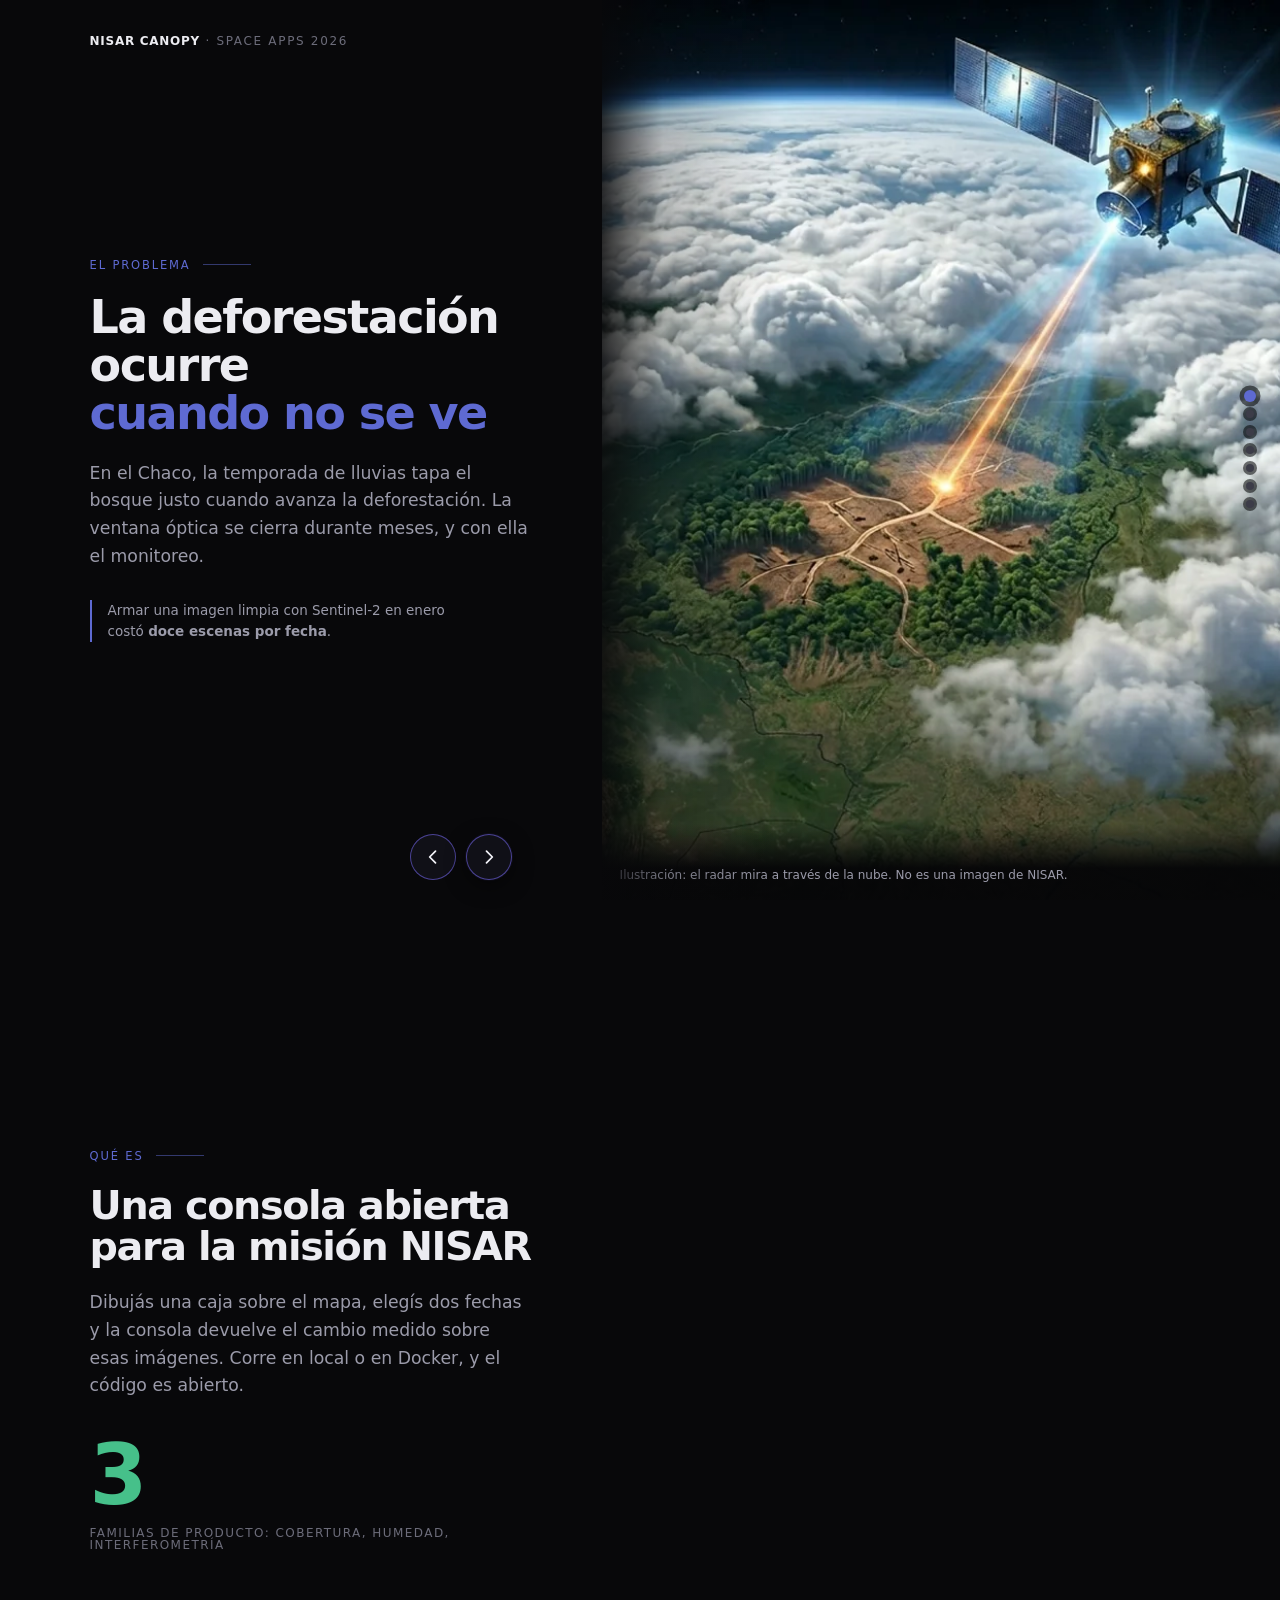
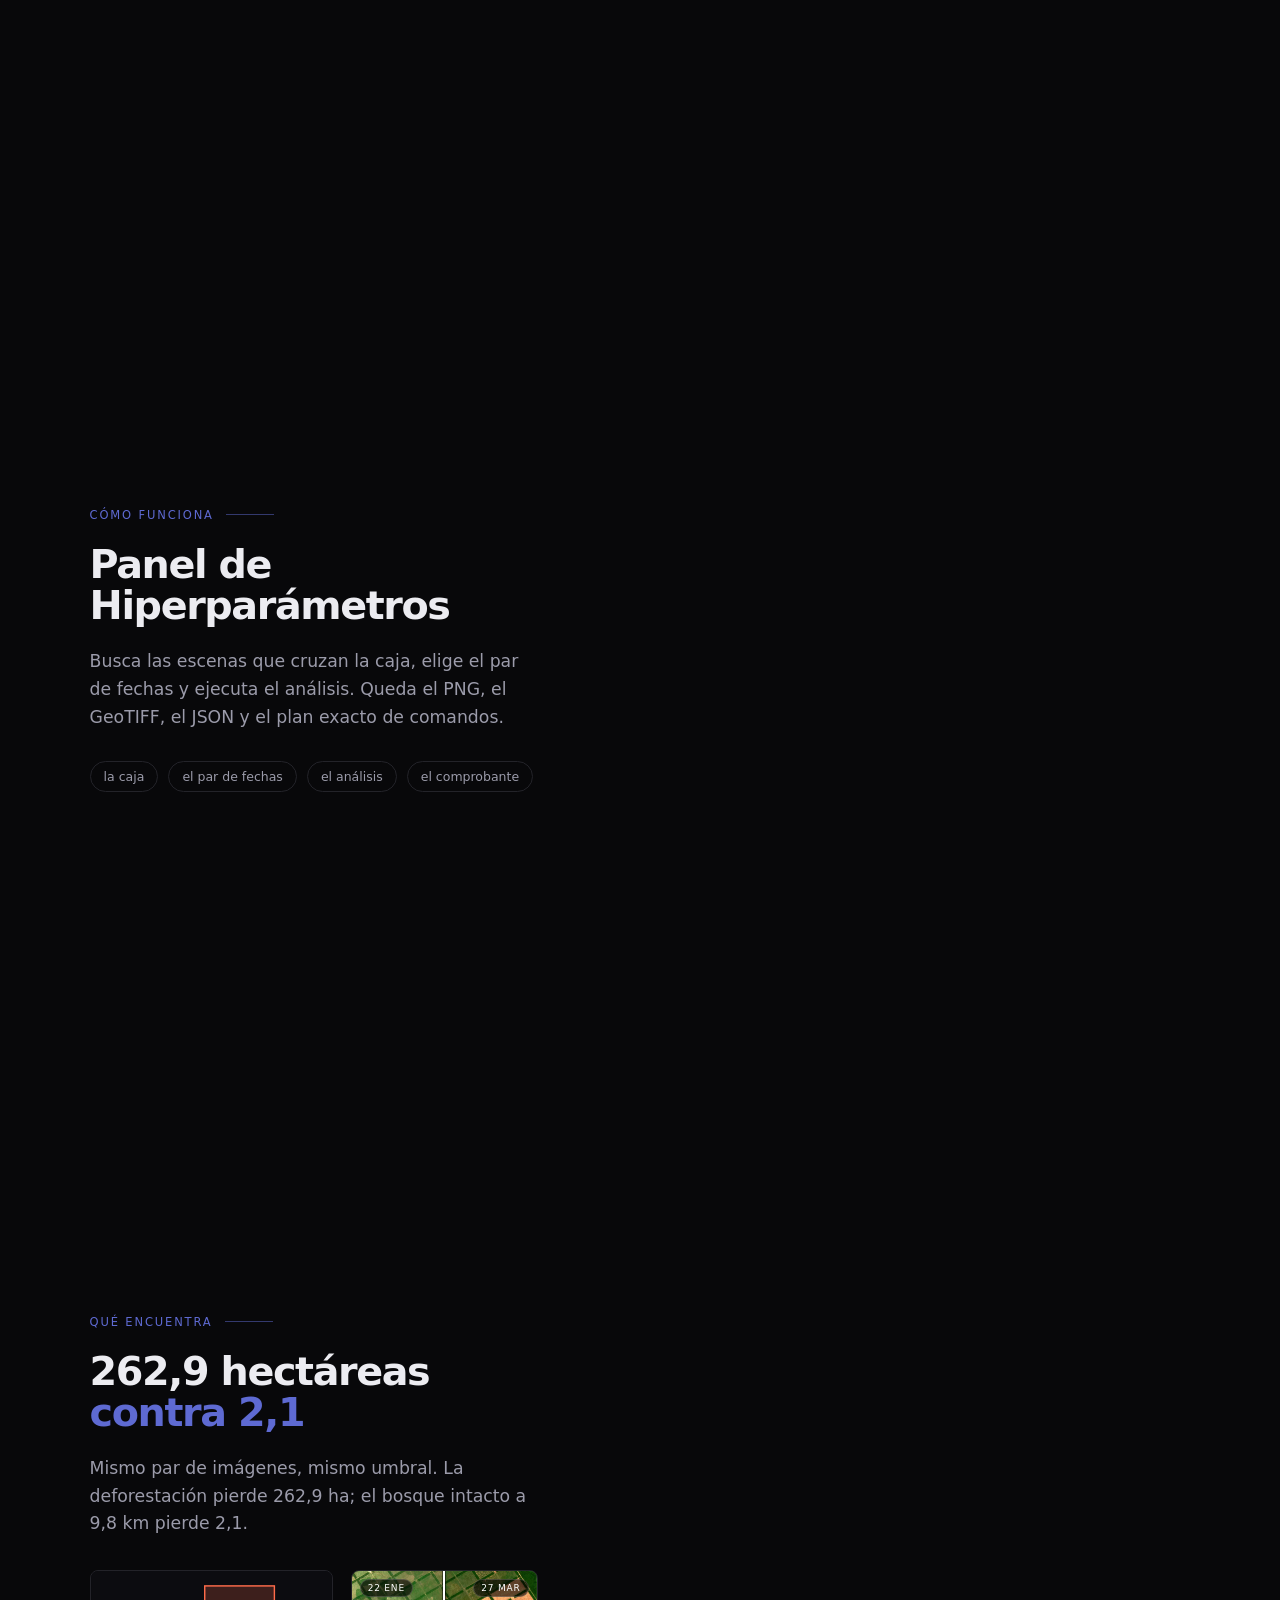
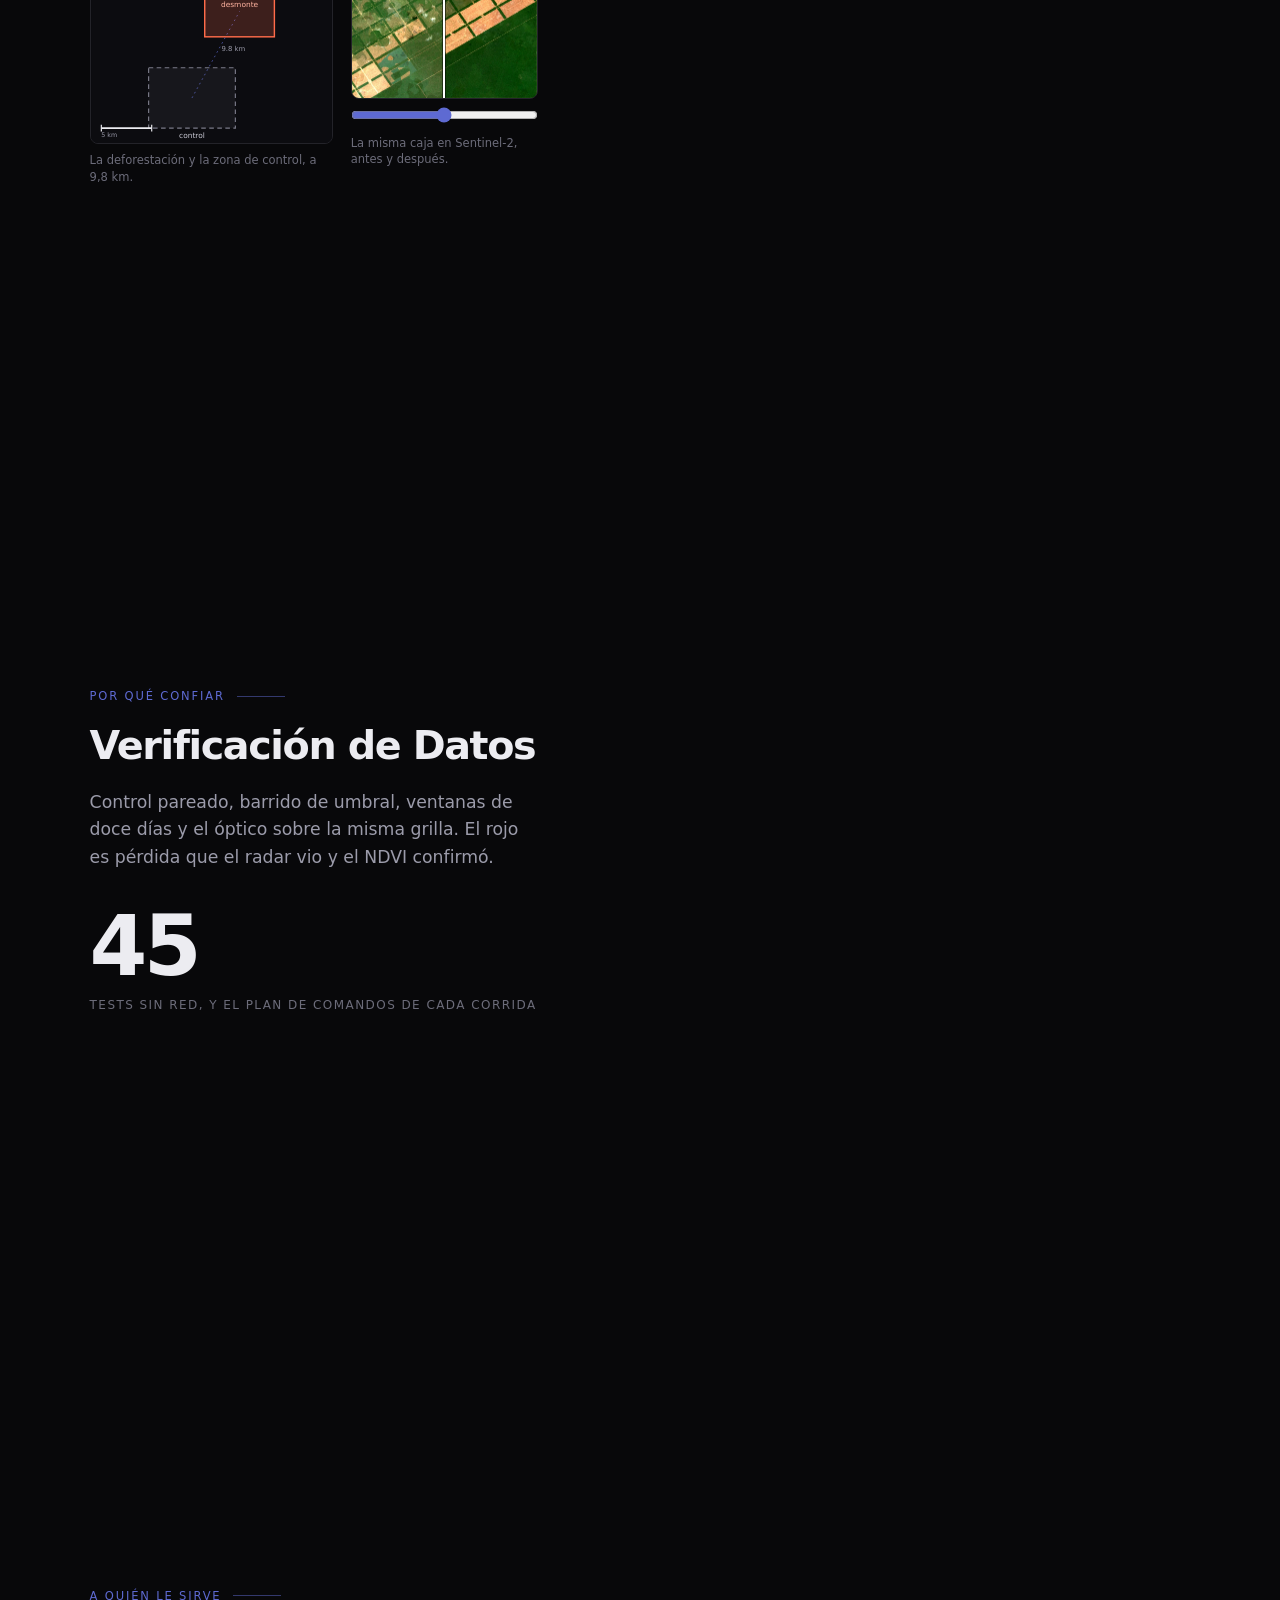
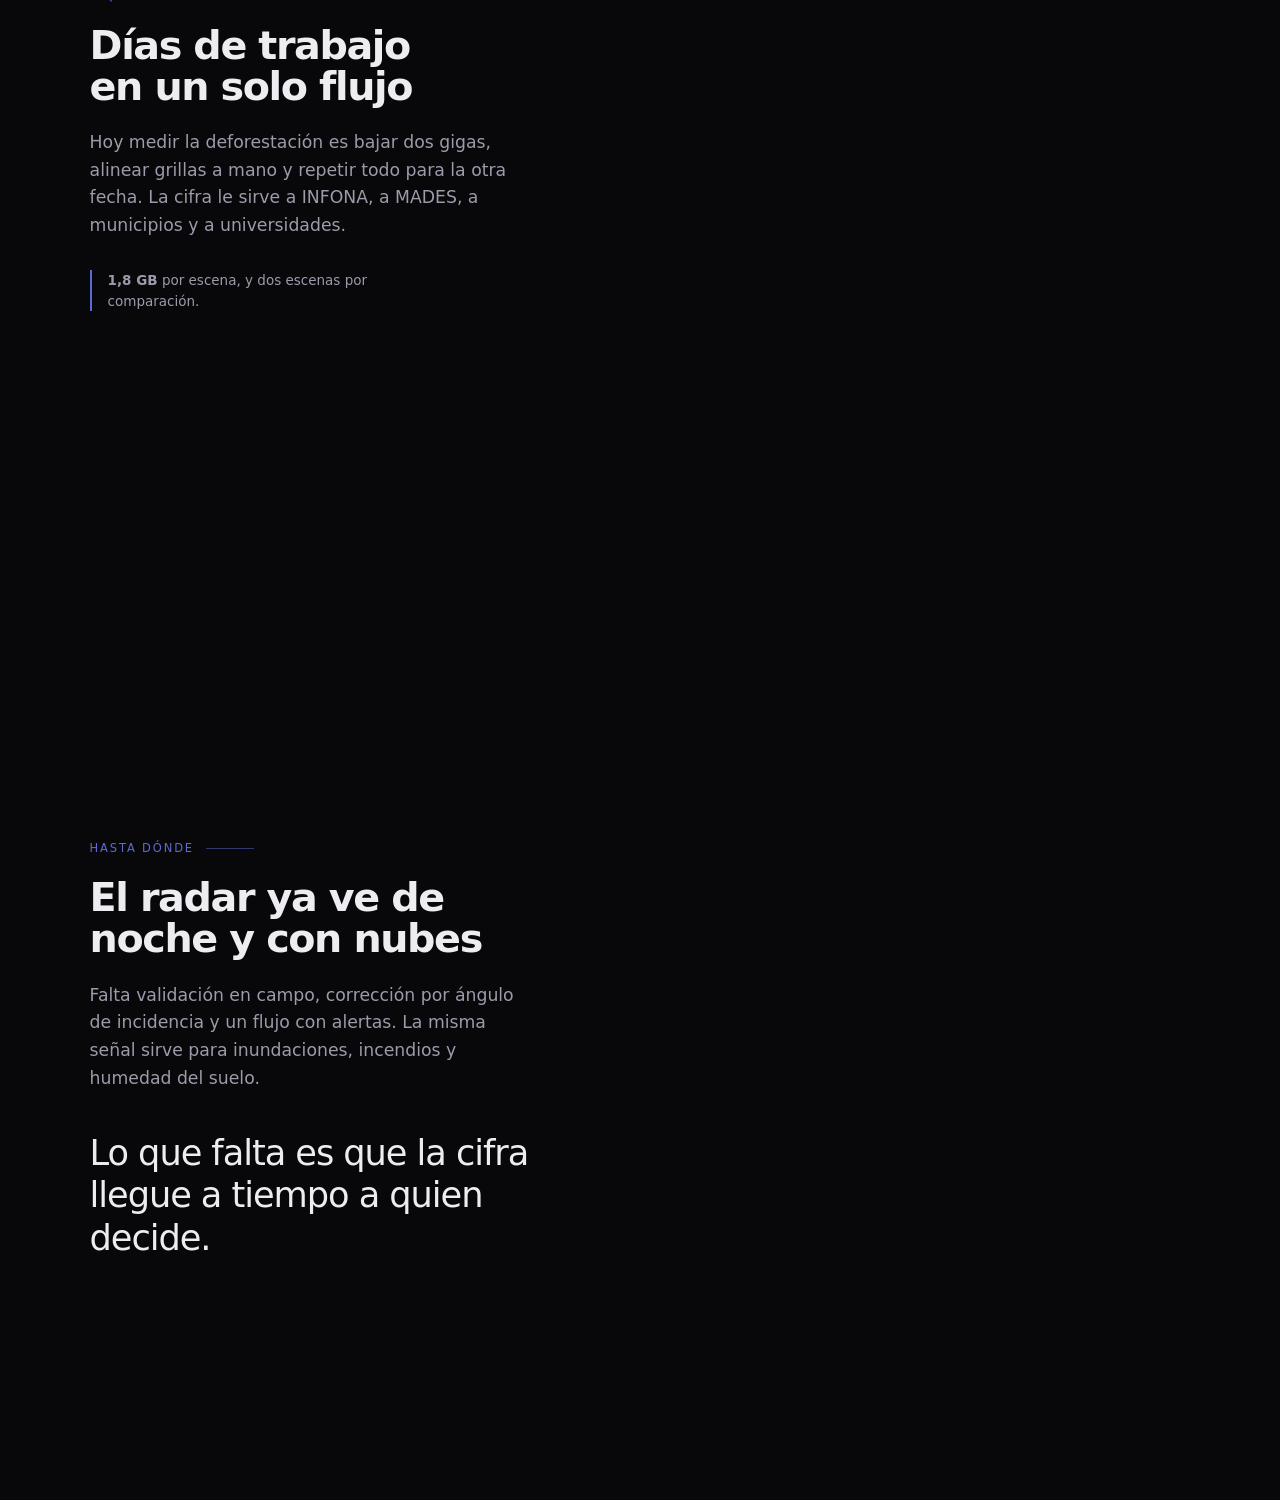
==== commit 09fe3593: "feat(pitch): flechas mas visibles y aviso del pie alineado Los botones suben a 46 px, con borde iris" ====
--- a/pitch.html
+++ b/pitch.html
@@ -335,28 +335,33 @@
 }
 
 .arrow {
-  width: 42px;
-  height: 42px;
+  width: 46px;
+  height: 46px;
   padding: 0;
   display: grid;
   place-items: center;
-  border: 1px solid #2b2b36;
+  border: 1px solid rgba(124, 110, 255, 0.55);
   border-radius: 50%;
-  background: rgba(12, 12, 16, 0.86);
-  color: var(--text);
+  background: rgba(18, 18, 26, 0.92);
+  color: #f2f2f8;
   cursor: pointer;
+  box-shadow: 0 6px 20px rgba(0, 0, 0, 0.5), 0 0 0 1px rgba(124, 110, 255, 0.08);
   -webkit-backdrop-filter: blur(6px);
   backdrop-filter: blur(6px);
-  transition: border-color 0.2s ease, background 0.2s ease, opacity 0.2s ease;
-}
-
-.arrow svg { width: 18px; height: 18px; display: block; }
-
-.arrow:hover:not(:disabled) { border-color: var(--iris); background: rgba(24, 24, 32, 0.94); }
+  transition: border-color 0.2s ease, background 0.2s ease, color 0.2s ease, opacity 0.2s ease;
+}
+
+.arrow svg { width: 20px; height: 20px; display: block; }
+
+.arrow:hover:not(:disabled) {
+  border-color: var(--iris);
+  background: rgba(38, 34, 66, 0.96);
+  color: #ffffff;
+}
 
 .arrow:focus-visible { outline: 2px solid var(--iris); outline-offset: 3px; }
 
-.arrow:disabled { opacity: 0.26; cursor: default; }
+.arrow:disabled { opacity: 0.34; cursor: default; box-shadow: none; }
 
 /* ---------- comparador de barrido ---------- */
 
@@ -520,7 +525,9 @@
     bottom: 14px;
   }
 
-  .arrow { width: 40px; height: 40px; }
+  .arrow { width: 44px; height: 44px; }
+
+  .arrow svg { width: 19px; height: 19px; }
 }
 
 @media (prefers-reduced-motion: reduce) {
@@ -680,14 +687,14 @@
 </main>
 
 <nav class="dots" id="dots" aria-label="Ir a una parada"></nav>
-<p class="hint" id="hint">Bajá o usá las flechas</p>
+<p class="hint" id="hint">Bajá o tocá la flecha</p>
 
 <div class="arrows">
   <button class="arrow" id="prev" type="button" aria-label="Parada anterior">
-    <svg viewBox="0 0 24 24" aria-hidden="true" focusable="false"><path d="M15 5l-7 7 7 7" fill="none" stroke="currentColor" stroke-width="1.8" stroke-linecap="round" stroke-linejoin="round"/></svg>
+    <svg viewBox="0 0 24 24" aria-hidden="true" focusable="false"><path d="M15 5l-7 7 7 7" fill="none" stroke="currentColor" stroke-width="2.1" stroke-linecap="round" stroke-linejoin="round"/></svg>
   </button>
   <button class="arrow" id="next" type="button" aria-label="Parada siguiente">
-    <svg viewBox="0 0 24 24" aria-hidden="true" focusable="false"><path d="M9 5l7 7-7 7" fill="none" stroke="currentColor" stroke-width="1.8" stroke-linecap="round" stroke-linejoin="round"/></svg>
+    <svg viewBox="0 0 24 24" aria-hidden="true" focusable="false"><path d="M9 5l7 7-7 7" fill="none" stroke="currentColor" stroke-width="2.1" stroke-linecap="round" stroke-linejoin="round"/></svg>
   </button>
 </div>
 
